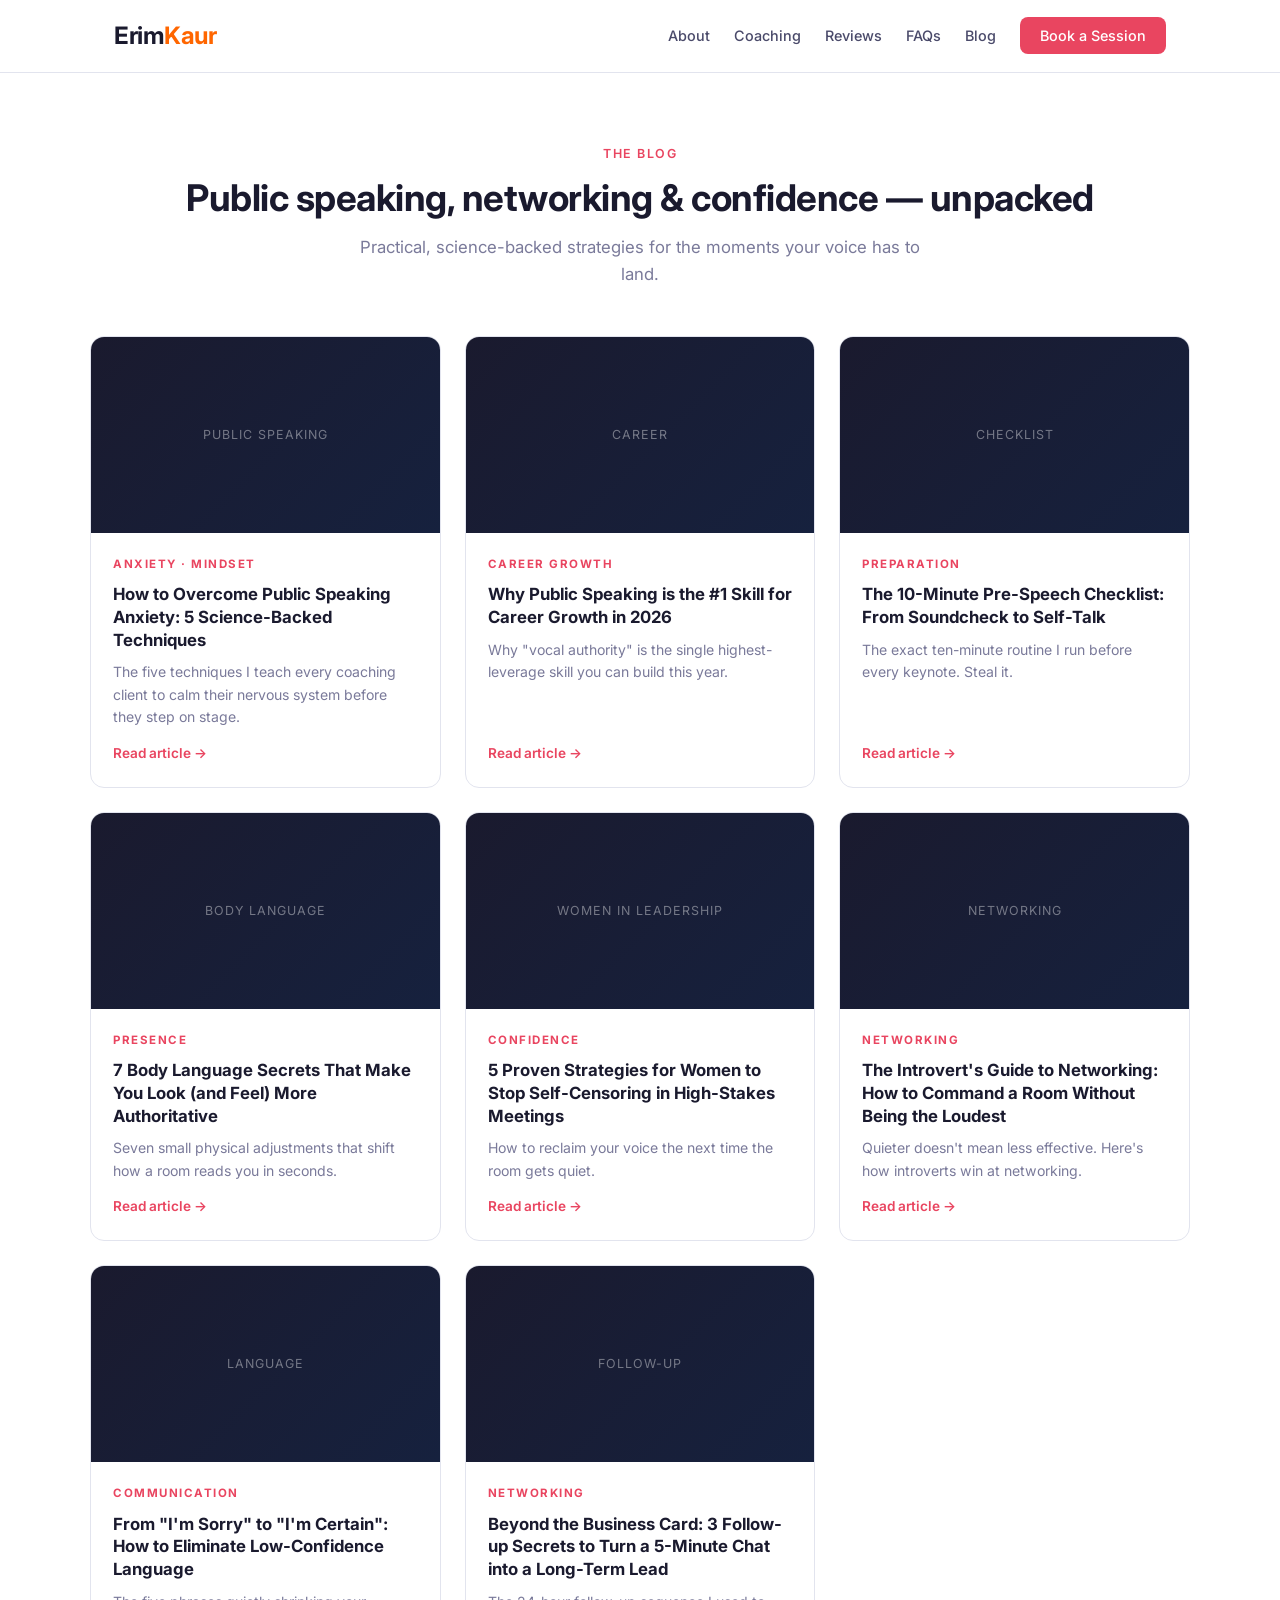
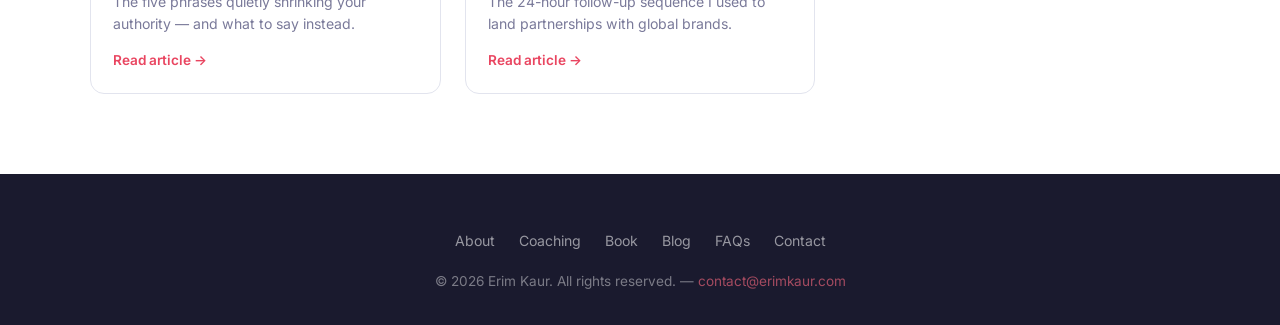
==== blog/index.html @ 1021db64 "Rebuild site as 1-on-1 public speaking coaching practice" ====
<!DOCTYPE html>
<html lang="en">
<head>
    <meta charset="UTF-8">
    <meta name="viewport" content="width=device-width, initial-scale=1.0">
    <title>Blog — Erim Kaur, Public Speaking Coach</title>
    <meta name="description" content="Practical, science-backed articles on public speaking, networking, and professional confidence by Erim Kaur.">
    <link rel="icon" type="image/svg+xml" href="data:image/svg+xml,%3Csvg xmlns='http://www.w3.org/2000/svg' viewBox='0 0 32 32'%3E%3Crect width='32' height='32' rx='4' fill='%231a1a2e'/%3E%3Ctext x='16' y='22' text-anchor='middle' font-family='Georgia,serif' font-size='16' font-weight='bold' fill='%23FF6600'%3EEK%3C/text%3E%3C/svg%3E">
    <link href="https://fonts.googleapis.com/css2?family=Inter:wght@300;400;500;600;700;800&display=swap" rel="stylesheet">
    <link rel="stylesheet" href="../assets/style.css">
</head>
<body>

    <nav class="navbar" id="navbar">
        <div class="nav-container">
            <a href="../" class="logo">Erim<span>Kaur</span></a>
            <ul class="nav-links">
                <li><a href="../#about">About</a></li>
                <li><a href="../#coaching">Coaching</a></li>
                <li><a href="../#reviews">Reviews</a></li>
                <li><a href="../#faqs">FAQs</a></li>
                <li><a href="./">Blog</a></li>
                <li><a href="../#book" class="nav-cta">Book a Session</a></li>
            </ul>
            <div class="hamburger" onclick="toggleMenu()">
                <span></span><span></span><span></span>
            </div>
        </div>
    </nav>
    <div class="mobile-menu" id="mobileMenu">
        <a href="../#about" onclick="toggleMenu()">About</a>
        <a href="../#coaching" onclick="toggleMenu()">Coaching</a>
        <a href="../#reviews" onclick="toggleMenu()">Reviews</a>
        <a href="../#faqs" onclick="toggleMenu()">FAQs</a>
        <a href="./">Blog</a>
        <a href="../#book" onclick="toggleMenu()">Book a Session</a>
    </div>

    <section style="padding-top:140px;">
        <div class="section-inner">
            <div class="section-header">
                <span class="eyebrow">The Blog</span>
                <h2>Public speaking, networking &amp; confidence — unpacked</h2>
                <p>Practical, science-backed strategies for the moments your voice has to land.</p>
            </div>

            <div class="blog-grid">
                <a href="overcome-public-speaking-anxiety.html" class="blog-card">
                    <div class="card-thumb">Public Speaking</div>
                    <div class="card-body">
                        <span class="card-tag">Anxiety &middot; Mindset</span>
                        <h4>How to Overcome Public Speaking Anxiety: 5 Science-Backed Techniques</h4>
                        <p>The five techniques I teach every coaching client to calm their nervous system before they step on stage.</p>
                        <span class="read-more">Read article &rarr;</span>
                    </div>
                </a>

                <a href="public-speaking-career-growth-2026.html" class="blog-card">
                    <div class="card-thumb">Career</div>
                    <div class="card-body">
                        <span class="card-tag">Career Growth</span>
                        <h4>Why Public Speaking is the #1 Skill for Career Growth in 2026</h4>
                        <p>Why "vocal authority" is the single highest-leverage skill you can build this year.</p>
                        <span class="read-more">Read article &rarr;</span>
                    </div>
                </a>

                <a href="10-minute-pre-speech-checklist.html" class="blog-card">
                    <div class="card-thumb">Checklist</div>
                    <div class="card-body">
                        <span class="card-tag">Preparation</span>
                        <h4>The 10-Minute Pre-Speech Checklist: From Soundcheck to Self-Talk</h4>
                        <p>The exact ten-minute routine I run before every keynote. Steal it.</p>
                        <span class="read-more">Read article &rarr;</span>
                    </div>
                </a>

                <a href="body-language-secrets.html" class="blog-card">
                    <div class="card-thumb">Body Language</div>
                    <div class="card-body">
                        <span class="card-tag">Presence</span>
                        <h4>7 Body Language Secrets That Make You Look (and Feel) More Authoritative</h4>
                        <p>Seven small physical adjustments that shift how a room reads you in seconds.</p>
                        <span class="read-more">Read article &rarr;</span>
                    </div>
                </a>

                <a href="women-stop-self-censoring.html" class="blog-card">
                    <div class="card-thumb">Women in Leadership</div>
                    <div class="card-body">
                        <span class="card-tag">Confidence</span>
                        <h4>5 Proven Strategies for Women to Stop Self-Censoring in High-Stakes Meetings</h4>
                        <p>How to reclaim your voice the next time the room gets quiet.</p>
                        <span class="read-more">Read article &rarr;</span>
                    </div>
                </a>

                <a href="introvert-networking-guide.html" class="blog-card">
                    <div class="card-thumb">Networking</div>
                    <div class="card-body">
                        <span class="card-tag">Networking</span>
                        <h4>The Introvert's Guide to Networking: How to Command a Room Without Being the Loudest</h4>
                        <p>Quieter doesn't mean less effective. Here's how introverts win at networking.</p>
                        <span class="read-more">Read article &rarr;</span>
                    </div>
                </a>

                <a href="from-sorry-to-certain.html" class="blog-card">
                    <div class="card-thumb">Language</div>
                    <div class="card-body">
                        <span class="card-tag">Communication</span>
                        <h4>From "I'm Sorry" to "I'm Certain": How to Eliminate Low-Confidence Language</h4>
                        <p>The five phrases quietly shrinking your authority — and what to say instead.</p>
                        <span class="read-more">Read article &rarr;</span>
                    </div>
                </a>

                <a href="beyond-the-business-card.html" class="blog-card">
                    <div class="card-thumb">Follow-up</div>
                    <div class="card-body">
                        <span class="card-tag">Networking</span>
                        <h4>Beyond the Business Card: 3 Follow-up Secrets to Turn a 5-Minute Chat into a Long-Term Lead</h4>
                        <p>The 24-hour follow-up sequence I used to land partnerships with global brands.</p>
                        <span class="read-more">Read article &rarr;</span>
                    </div>
                </a>
            </div>
        </div>
    </section>

    <footer class="footer">
        <div class="footer-content">
            <div class="footer-nav">
                <a href="../#about">About</a>
                <a href="../#coaching">Coaching</a>
                <a href="../#book">Book</a>
                <a href="./">Blog</a>
                <a href="../#faqs">FAQs</a>
                <a href="../#contact">Contact</a>
            </div>
            <p>&copy; 2026 Erim Kaur. All rights reserved. &mdash; <a href="mailto:contact@erimkaur.com">contact@erimkaur.com</a></p>
        </div>
    </footer>

    <script>
        window.addEventListener('scroll', function() {
            const navbar = document.getElementById('navbar');
            if (window.scrollY > 50) navbar.classList.add('scrolled');
            else navbar.classList.remove('scrolled');
        });
        function toggleMenu() {
            document.getElementById('mobileMenu').classList.toggle('active');
        }
    </script>
</body>
</html>
---- assets/style.css ----
/* ============================================================
   Erim Kaur — Public Speaking Coach
   Shared stylesheet (homepage + blog)
   ============================================================ */

* { margin: 0; padding: 0; box-sizing: border-box; }

:root {
    --primary: #1a1a2e;
    --primary-light: #16213e;
    --primary-dark: #0f0f1a;
    --accent: #e94560;
    --accent-light: #ff6b81;
    --accent-dark: #c73a52;
    --saffron: #FF6600;
    --surface: #f8f9fc;
    --surface-alt: #eef0f5;
    --text-primary: #1a1a2e;
    --text-secondary: #4a4a6a;
    --text-light: #7a7a9a;
    --white: #ffffff;
    --border: #e2e4ee;
    --gold: #f0c040;
}

html { scroll-behavior: smooth; }

body {
    font-family: 'Inter', -apple-system, BlinkMacSystemFont, sans-serif;
    color: var(--text-primary);
    line-height: 1.6;
    background: var(--white);
}

a { color: var(--accent); }

/* ===== NAVBAR ===== */
.navbar {
    position: fixed; top: 0; left: 0; right: 0; z-index: 1000;
    background: rgba(255, 255, 255, 0.95);
    backdrop-filter: blur(10px);
    border-bottom: 1px solid var(--border);
    transition: all 0.3s ease;
}
.navbar.scrolled { box-shadow: 0 2px 20px rgba(0, 0, 0, 0.08); }
.nav-container {
    max-width: 1100px; margin: 0 auto; padding: 0 24px;
    display: flex; align-items: center; justify-content: space-between;
    height: 72px;
}
.logo {
    font-size: 1.5rem; font-weight: 700; color: var(--primary);
    text-decoration: none; letter-spacing: -0.5px;
}
.logo span { color: var(--saffron); }
.nav-links {
    display: flex; gap: 24px; list-style: none; align-items: center;
}
.nav-links a {
    text-decoration: none; color: var(--text-secondary);
    font-size: 0.9rem; font-weight: 500; transition: color 0.2s;
}
.nav-links a:hover { color: var(--accent); }
.nav-cta {
    background: var(--accent); color: var(--white) !important;
    padding: 10px 20px; border-radius: 8px;
    transition: background 0.2s !important;
}
.nav-cta:hover { background: var(--accent-dark) !important; }
.social-link { display: inline-flex; align-items: center; gap: 4px; }

.hamburger {
    display: none; flex-direction: column; gap: 5px;
    cursor: pointer; padding: 4px;
}
.hamburger span {
    width: 24px; height: 2px; background: var(--primary);
    transition: all 0.3s;
}
.mobile-menu {
    display: none; position: fixed; top: 72px; left: 0; right: 0;
    background: var(--white); border-bottom: 1px solid var(--border);
    padding: 24px; box-shadow: 0 10px 30px rgba(0, 0, 0, 0.1);
    max-height: calc(100vh - 72px); overflow-y: auto;
}
.mobile-menu.active { display: block; }
.mobile-menu a {
    display: block; padding: 12px 0; text-decoration: none;
    color: var(--text-secondary); font-weight: 500;
    border-bottom: 1px solid var(--border);
}
.mobile-menu a:last-child { border-bottom: none; }

/* ===== HERO ===== */
.hero {
    padding: 160px 24px 100px;
    background: linear-gradient(135deg, var(--primary-dark) 0%, var(--primary) 50%, var(--primary-light) 100%);
    position: relative; overflow: hidden; text-align: center;
}
.hero::before {
    content: ''; position: absolute; top: 0; left: 0; right: 0; bottom: 0;
    background: url("data:image/svg+xml,%3Csvg width='60' height='60' viewBox='0 0 60 60' xmlns='http://www.w3.org/2000/svg'%3E%3Cg fill='none' fill-rule='evenodd'%3E%3Cg fill='%23ffffff' fill-opacity='0.03'%3E%3Cpath d='M36 34v-4h-2v4h-4v2h4v4h2v-4h4v-2h-4zm0-30V0h-2v4h-4v2h4v4h2V6h4V4h-4zM6 34v-4H4v4H0v2h4v4h2v-4h4v-2H6zM6 4V0H4v4H0v2h4v4h2V6h4V4H6z'/%3E%3C/g%3E%3C/g%3E%3C/svg%3E");
}
.hero-content {
    max-width: 820px; margin: 0 auto;
    position: relative; z-index: 1; color: var(--white);
}
.hero-badge {
    display: inline-block;
    background: rgba(255, 102, 0, 0.18);
    border: 1px solid rgba(255, 102, 0, 0.45);
    padding: 6px 18px; border-radius: 100px;
    font-size: 0.85rem; font-weight: 500;
    margin-bottom: 28px; color: #ffb380;
}
.hero h1 {
    font-size: 3.4rem; font-weight: 800;
    line-height: 1.1; margin-bottom: 22px; letter-spacing: -1px;
}
.hero h1 .accent { color: var(--saffron); }
.hero p.lead {
    font-size: 1.2rem; line-height: 1.7;
    opacity: 0.92; margin-bottom: 36px;
    max-width: 640px; margin-left: auto; margin-right: auto;
}
.hero-ctas {
    display: flex; gap: 14px; justify-content: center;
    flex-wrap: wrap; margin-bottom: 32px;
}
.btn {
    display: inline-flex; align-items: center; gap: 8px;
    padding: 14px 28px; border-radius: 10px;
    font-size: 1rem; font-weight: 600;
    text-decoration: none; cursor: pointer;
    transition: all 0.2s; border: none; font-family: inherit;
}
.btn-accent { background: var(--accent); color: var(--white); }
.btn-accent:hover { background: var(--accent-dark); transform: translateY(-1px); box-shadow: 0 6px 18px rgba(233, 69, 96, 0.35); }
.btn-ghost {
    background: rgba(255, 255, 255, 0.08); color: var(--white);
    border: 1px solid rgba(255, 255, 255, 0.3);
}
.btn-ghost:hover { background: rgba(255, 255, 255, 0.18); transform: translateY(-1px); }
.btn-outline {
    background: transparent; color: var(--accent);
    border: 1.5px solid var(--accent);
}
.btn-outline:hover { background: var(--accent); color: var(--white); }

.hero-socials {
    display: flex; justify-content: center; gap: 14px; margin-top: 18px;
    flex-wrap: wrap;
}
.hero-socials a {
    display: inline-flex; align-items: center; gap: 8px;
    background: rgba(255, 255, 255, 0.08);
    border: 1px solid rgba(255, 255, 255, 0.18);
    color: var(--white); padding: 10px 18px; border-radius: 8px;
    text-decoration: none; font-size: 0.88rem; font-weight: 500;
    transition: all 0.2s;
}
.hero-socials a:hover { background: rgba(255, 255, 255, 0.18); transform: translateY(-1px); }
.hero-socials svg { width: 18px; height: 18px; }

/* ===== SECTION SHELL ===== */
section { padding: 80px 24px; }
.section-inner { max-width: 1100px; margin: 0 auto; }
.section-narrow { max-width: 760px; margin: 0 auto; }
.section-header { text-align: center; margin-bottom: 48px; }
.section-header .eyebrow {
    display: inline-block; text-transform: uppercase;
    font-size: 0.78rem; letter-spacing: 1.5px; font-weight: 600;
    color: var(--accent); margin-bottom: 12px;
}
.section-header h2 {
    font-size: 2.3rem; font-weight: 700; color: var(--text-primary);
    margin-bottom: 14px; letter-spacing: -0.5px; line-height: 1.2;
}
.section-header p {
    color: var(--text-light); font-size: 1.05rem;
    max-width: 600px; margin: 0 auto;
}
.section-alt { background: var(--surface); }
.section-dark { background: var(--primary); color: var(--white); }
.section-dark .section-header h2 { color: var(--white); }
.section-dark .section-header p { color: rgba(255,255,255,0.75); }

/* ===== ABOUT / BIO ===== */
.about-grid {
    display: grid; grid-template-columns: 1fr 1.4fr;
    gap: 56px; align-items: start;
}
.about-portrait {
    aspect-ratio: 4/5; background: var(--surface-alt);
    border-radius: 16px; overflow: hidden;
    display: flex; align-items: center; justify-content: center;
    color: var(--text-light); font-size: 0.85rem;
    border: 1px solid var(--border);
    background-image: linear-gradient(135deg, #2a2a4a 0%, #1a1a2e 100%);
    color: rgba(255,255,255,0.5);
}
.about-portrait img { width: 100%; height: 100%; object-fit: cover; display: block; }
.about-text h3 {
    font-size: 1.4rem; font-weight: 700; margin: 24px 0 10px;
    color: var(--text-primary);
}
.about-text p {
    color: var(--text-secondary); margin-bottom: 16px; font-size: 1rem;
}
.about-text blockquote {
    border-left: 3px solid var(--accent);
    padding: 12px 0 12px 18px;
    margin: 20px 0;
    font-style: italic; color: var(--text-secondary);
    font-size: 0.98rem;
}
.about-text blockquote cite {
    display: block; margin-top: 6px;
    font-style: normal; font-weight: 600; font-size: 0.85rem;
    color: var(--text-light);
}

/* ===== EXPERTISE PILLARS ===== */
.pillars-grid {
    display: grid; grid-template-columns: repeat(auto-fit, minmax(240px, 1fr));
    gap: 20px;
}
.pillar-card {
    background: var(--white); border: 1px solid var(--border);
    border-radius: 12px; padding: 28px;
    transition: all 0.2s;
}
.pillar-card:hover { transform: translateY(-3px); box-shadow: 0 8px 24px rgba(0,0,0,0.06); border-color: var(--accent-light); }
.pillar-icon {
    width: 44px; height: 44px; border-radius: 10px;
    background: rgba(233, 69, 96, 0.1); color: var(--accent);
    display: flex; align-items: center; justify-content: center;
    margin-bottom: 18px;
}
.pillar-card h4 { font-size: 1.1rem; font-weight: 700; margin-bottom: 8px; color: var(--text-primary); }
.pillar-card p { font-size: 0.92rem; color: var(--text-secondary); }

/* ===== AS FEATURED IN (logo strip) ===== */
.logo-strip {
    background: var(--surface); padding: 56px 24px;
    border-top: 1px solid var(--border); border-bottom: 1px solid var(--border);
}
.logo-strip-inner { max-width: 1100px; margin: 0 auto; text-align: center; }
.logo-strip h3 {
    font-size: 0.78rem; text-transform: uppercase; letter-spacing: 2px;
    color: var(--text-light); margin-bottom: 28px; font-weight: 600;
}
.logo-row {
    display: flex; flex-wrap: wrap; align-items: center; justify-content: center;
    gap: 28px 48px;
}
.logo-row .brand-logo {
    height: 36px; opacity: 0.55; transition: opacity 0.2s;
    filter: grayscale(100%);
    display: inline-flex; align-items: center;
    font-weight: 600; color: var(--text-secondary);
    font-size: 0.95rem; letter-spacing: 0.5px;
}
.logo-row .brand-logo:hover { opacity: 1; filter: grayscale(0%); }
.logo-row img { height: 100%; width: auto; max-width: 160px; object-fit: contain; }

/* ===== AWARDS ===== */
.awards-grid {
    display: grid; grid-template-columns: repeat(auto-fit, minmax(220px, 1fr));
    gap: 18px;
}
.award-card {
    background: var(--white); border: 1px solid var(--border);
    border-radius: 12px; padding: 24px; text-align: left;
    display: flex; gap: 14px; align-items: flex-start;
}
.award-icon {
    flex-shrink: 0; width: 36px; height: 36px;
    background: linear-gradient(135deg, var(--gold) 0%, #d4a418 100%);
    border-radius: 8px; display: flex; align-items: center; justify-content: center;
    color: var(--white);
}
.award-card h4 { font-size: 0.95rem; font-weight: 700; color: var(--text-primary); margin-bottom: 4px; line-height: 1.3; }
.award-card p { font-size: 0.85rem; color: var(--text-light); }

/* ===== TESTIMONIALS ===== */
.testimonials-grid {
    display: grid; grid-template-columns: repeat(auto-fit, minmax(300px, 1fr));
    gap: 24px;
}
.testimonial-card {
    background: var(--white); border: 1px solid var(--border);
    border-radius: 14px; padding: 32px;
    position: relative;
}
.testimonial-card::before {
    content: '\201C'; font-family: Georgia, serif;
    font-size: 4rem; color: var(--accent); line-height: 1;
    position: absolute; top: 14px; left: 24px; opacity: 0.2;
}
.testimonial-card .stars {
    color: var(--gold); margin-bottom: 14px; font-size: 1.05rem;
    letter-spacing: 2px;
}
.testimonial-card p {
    color: var(--text-secondary); font-size: 0.98rem;
    line-height: 1.7; margin-bottom: 20px;
}
.testimonial-author {
    display: flex; align-items: center; gap: 12px;
    border-top: 1px solid var(--border); padding-top: 16px;
}
.author-avatar {
    width: 44px; height: 44px; border-radius: 50%;
    background: linear-gradient(135deg, var(--accent) 0%, var(--accent-dark) 100%);
    color: var(--white); display: flex; align-items: center; justify-content: center;
    font-weight: 700; font-size: 1rem;
}
.author-info strong { display: block; font-size: 0.95rem; color: var(--text-primary); }
.author-info span { font-size: 0.82rem; color: var(--text-light); }

/* ===== FAQ ===== */
.faq-list { display: flex; flex-direction: column; gap: 12px; }
.faq-group-title {
    font-size: 0.82rem; text-transform: uppercase; letter-spacing: 1.5px;
    color: var(--accent); font-weight: 700;
    margin: 28px 0 6px;
}
.faq-group-title:first-child { margin-top: 0; }
.faq-item {
    background: var(--white); border: 1px solid var(--border);
    border-radius: 10px; overflow: hidden;
    transition: box-shadow 0.2s;
}
.faq-item[open] { box-shadow: 0 4px 14px rgba(0,0,0,0.05); }
.faq-item summary {
    padding: 18px 22px; cursor: pointer;
    font-weight: 600; color: var(--text-primary);
    list-style: none; display: flex; align-items: center; justify-content: space-between;
    gap: 16px; font-size: 0.98rem;
}
.faq-item summary::-webkit-details-marker { display: none; }
.faq-item summary::after {
    content: '+'; font-size: 1.5rem; font-weight: 300;
    color: var(--accent); flex-shrink: 0;
    transition: transform 0.2s;
}
.faq-item[open] summary::after { content: '\2212'; }
.faq-item .faq-answer {
    padding: 0 22px 20px; color: var(--text-secondary);
    font-size: 0.95rem; line-height: 1.7;
}
.faq-item .faq-answer p + p { margin-top: 10px; }

/* ===== BOOKING / PROCESS FLOW ===== */
.process-flow {
    display: grid; grid-template-columns: repeat(auto-fit, minmax(190px, 1fr));
    gap: 16px; margin-bottom: 48px;
}
.process-step {
    background: var(--white); border: 1.5px solid var(--border);
    border-radius: 12px; padding: 24px; position: relative;
    text-align: center;
}
.process-step .step-num {
    position: absolute; top: -14px; left: 50%; transform: translateX(-50%);
    width: 32px; height: 32px; border-radius: 50%;
    background: var(--accent); color: var(--white);
    display: flex; align-items: center; justify-content: center;
    font-weight: 700; font-size: 0.9rem;
    box-shadow: 0 4px 10px rgba(233, 69, 96, 0.35);
}
.process-step .step-icon {
    width: 44px; height: 44px; margin: 8px auto 14px;
    color: var(--accent);
}
.process-step h4 { font-size: 0.98rem; font-weight: 700; margin-bottom: 6px; color: var(--text-primary); }
.process-step p { font-size: 0.85rem; color: var(--text-light); line-height: 1.5; }

.booking-card {
    background: var(--white); border-radius: 16px; padding: 40px;
    box-shadow: 0 4px 24px rgba(0, 0, 0, 0.06);
    border: 1px solid var(--border);
    max-width: 620px; margin: 0 auto;
}
.booking-card .price-row {
    display: flex; gap: 24px; flex-wrap: wrap;
    margin-bottom: 24px; padding-bottom: 24px;
    border-bottom: 1px solid var(--border);
}
.price-pill {
    flex: 1; min-width: 140px; text-align: center;
    background: var(--surface); border-radius: 10px; padding: 16px;
}
.price-pill .price { font-size: 1.6rem; font-weight: 800; color: var(--primary); }
.price-pill .label { font-size: 0.8rem; color: var(--text-light); text-transform: uppercase; letter-spacing: 1px; }

/* ===== EBOOK CTA ===== */
.ebook-cta {
    background: linear-gradient(135deg, var(--primary-dark) 0%, var(--primary) 50%, var(--primary-light) 100%);
    color: var(--white); border-radius: 18px;
    padding: 48px; display: grid;
    grid-template-columns: 1fr 1fr; gap: 40px; align-items: center;
}
.ebook-cta .ebook-cover {
    aspect-ratio: 3/4; background: rgba(255,255,255,0.05);
    border-radius: 8px; border: 1px solid rgba(255,255,255,0.15);
    display: flex; flex-direction: column; align-items: center; justify-content: center;
    padding: 30px; text-align: center;
    box-shadow: 0 20px 60px rgba(0,0,0,0.4);
    transform: rotate(-3deg);
}
.ebook-cover .cover-eyebrow { font-size: 0.7rem; letter-spacing: 2px; color: var(--saffron); margin-bottom: 14px; text-transform: uppercase; }
.ebook-cover .cover-title { font-size: 1.4rem; font-weight: 800; line-height: 1.2; margin-bottom: 14px; }
.ebook-cover .cover-author { font-size: 0.85rem; opacity: 0.7; margin-top: auto; }
.ebook-content h3 { font-size: 1.8rem; font-weight: 700; margin-bottom: 12px; line-height: 1.2; }
.ebook-content p { opacity: 0.85; margin-bottom: 20px; }
.ebook-form { display: flex; gap: 8px; flex-wrap: wrap; }
.ebook-form input {
    flex: 1; min-width: 200px; padding: 12px 16px;
    border: none; border-radius: 8px; font-family: inherit;
    font-size: 0.95rem;
}
.ebook-form input:focus { outline: 2px solid var(--saffron); }

/* ===== PRESS ===== */
.press-grid {
    display: grid; grid-template-columns: repeat(auto-fit, minmax(280px, 1fr));
    gap: 18px;
}
.press-item {
    background: var(--white); border: 1px solid var(--border);
    border-radius: 10px; padding: 22px; text-decoration: none;
    transition: all 0.2s; display: block;
}
.press-item:hover { transform: translateY(-2px); box-shadow: 0 6px 16px rgba(0,0,0,0.06); border-color: var(--accent-light); }
.press-item .outlet {
    font-size: 0.78rem; text-transform: uppercase; letter-spacing: 1.5px;
    color: var(--accent); font-weight: 700; margin-bottom: 8px;
}
.press-item .headline {
    color: var(--text-primary); font-weight: 600; font-size: 0.96rem;
    line-height: 1.4;
}

/* ===== BLOG CARDS ===== */
.blog-grid {
    display: grid; grid-template-columns: repeat(auto-fit, minmax(280px, 1fr));
    gap: 24px;
}
.blog-card {
    background: var(--white); border: 1px solid var(--border);
    border-radius: 14px; overflow: hidden;
    text-decoration: none; color: inherit;
    transition: all 0.2s; display: flex; flex-direction: column;
}
.blog-card:hover { transform: translateY(-3px); box-shadow: 0 10px 28px rgba(0,0,0,0.08); }
.blog-card .card-thumb {
    aspect-ratio: 16/9;
    background: linear-gradient(135deg, var(--primary) 0%, var(--primary-light) 100%);
    color: rgba(255,255,255,0.4);
    display: flex; align-items: center; justify-content: center;
    font-size: 0.78rem; letter-spacing: 1px; text-transform: uppercase;
}
.blog-card .card-body { padding: 22px; flex: 1; display: flex; flex-direction: column; }
.blog-card .card-tag {
    font-size: 0.72rem; letter-spacing: 1.5px; text-transform: uppercase;
    color: var(--accent); font-weight: 700; margin-bottom: 10px;
}
.blog-card h4 {
    font-size: 1.05rem; font-weight: 700; line-height: 1.35;
    color: var(--text-primary); margin-bottom: 10px;
}
.blog-card p { font-size: 0.88rem; color: var(--text-light); margin-bottom: 14px; flex: 1; }
.blog-card .read-more { font-size: 0.85rem; font-weight: 600; color: var(--accent); }

/* ===== CONTACT FORM ===== */
.contact-card {
    background: var(--white); border-radius: 16px; padding: 40px;
    box-shadow: 0 4px 24px rgba(0, 0, 0, 0.06);
    border: 1px solid var(--border);
}
.form-group { margin-bottom: 20px; }
.form-row { display: grid; grid-template-columns: 1fr 1fr; gap: 16px; }
.form-group label {
    display: block; font-size: 0.85rem; font-weight: 600;
    color: var(--text-secondary); margin-bottom: 6px;
}
.form-group input,
.form-group textarea,
.form-group select {
    width: 100%; padding: 12px 16px;
    border: 1.5px solid var(--border); border-radius: 8px;
    font-size: 0.95rem; font-family: inherit;
    transition: border-color 0.2s, box-shadow 0.2s; background: var(--white);
}
.form-group input:focus,
.form-group textarea:focus,
.form-group select:focus {
    outline: none; border-color: var(--accent);
    box-shadow: 0 0 0 3px rgba(233, 69, 96, 0.12);
}
.form-group textarea { resize: vertical; min-height: 120px; }
.form-group select {
    appearance: none;
    background-image: url("data:image/svg+xml,%3Csvg xmlns='http://www.w3.org/2000/svg' width='12' height='12' viewBox='0 0 12 12'%3E%3Cpath fill='%234a4a6a' d='M6 8L1 3h10z'/%3E%3C/svg%3E");
    background-repeat: no-repeat; background-position: right 16px center; padding-right: 40px;
}
.btn-primary {
    width: 100%; padding: 14px 24px;
    background: var(--accent); color: var(--white);
    border: none; border-radius: 8px;
    font-size: 1rem; font-weight: 600; cursor: pointer;
    transition: all 0.2s; font-family: inherit; margin-top: 8px;
}
.btn-primary:hover { background: var(--accent-dark); transform: translateY(-1px); box-shadow: 0 4px 12px rgba(233, 69, 96, 0.3); }
.form-trust {
    display: flex; align-items: center; gap: 8px;
    margin-top: 16px; font-size: 0.8rem; color: var(--text-light);
}

/* ===== FOOTER ===== */
.footer {
    background: var(--primary); color: rgba(255, 255, 255, 0.7);
    padding: 56px 24px 32px; text-align: center;
}
.footer-content { max-width: 1100px; margin: 0 auto; }
.footer-socials {
    display: flex; justify-content: center; gap: 20px;
    margin-bottom: 22px; flex-wrap: wrap;
}
.footer-socials a {
    color: rgba(255, 255, 255, 0.7); text-decoration: none;
    transition: color 0.2s; display: inline-flex;
    align-items: center; gap: 6px; font-size: 0.9rem;
}
.footer-socials a:hover { color: var(--saffron); }
.footer-socials svg { width: 18px; height: 18px; }
.footer p { font-size: 0.85rem; opacity: 0.6; }
.footer a { color: var(--accent-light); text-decoration: none; }
.footer-nav {
    display: flex; justify-content: center; gap: 24px;
    margin-bottom: 18px; flex-wrap: wrap; font-size: 0.88rem;
}
.footer-nav a { color: rgba(255,255,255,0.55); text-decoration: none; }
.footer-nav a:hover { color: var(--white); }

/* ===== BLOG POST ARTICLE ===== */
.article {
    max-width: 720px; margin: 0 auto;
    padding: 130px 24px 80px;
}
.article .article-eyebrow {
    color: var(--accent); font-size: 0.78rem;
    letter-spacing: 2px; text-transform: uppercase; font-weight: 600;
    margin-bottom: 16px; display: block;
}
.article h1 {
    font-size: 2.4rem; font-weight: 800;
    line-height: 1.2; margin-bottom: 18px;
    color: var(--text-primary); letter-spacing: -0.5px;
}
.article .article-meta {
    color: var(--text-light); font-size: 0.9rem;
    margin-bottom: 36px; padding-bottom: 24px;
    border-bottom: 1px solid var(--border);
}
.article p { margin-bottom: 18px; color: var(--text-secondary); font-size: 1.05rem; line-height: 1.75; }
.article h2 { font-size: 1.5rem; font-weight: 700; margin: 32px 0 14px; color: var(--text-primary); }
.article h3 { font-size: 1.2rem; font-weight: 700; margin: 24px 0 10px; color: var(--text-primary); }
.article ul, .article ol { margin: 0 0 18px 24px; color: var(--text-secondary); }
.article li { margin-bottom: 8px; line-height: 1.7; }
.article strong { color: var(--text-primary); }
.article blockquote {
    border-left: 3px solid var(--accent);
    padding: 14px 0 14px 22px; margin: 24px 0;
    font-style: italic; color: var(--text-secondary);
    background: var(--surface);
    padding: 18px 22px; border-radius: 0 8px 8px 0;
}
.article .article-cta {
    background: linear-gradient(135deg, var(--primary) 0%, var(--primary-light) 100%);
    color: var(--white); padding: 32px; border-radius: 14px;
    margin-top: 40px; text-align: center;
}
.article .article-cta h3 { color: var(--white); margin-top: 0; }
.article .article-cta p { color: rgba(255,255,255,0.85); }
.back-to-blog {
    display: inline-flex; align-items: center; gap: 6px;
    margin-bottom: 24px; color: var(--text-light);
    text-decoration: none; font-size: 0.88rem; font-weight: 500;
}
.back-to-blog:hover { color: var(--accent); }

/* ===== FORM MESSAGE ===== */
.form-message {
    display: none; padding: 12px 16px; border-radius: 8px;
    margin-top: 16px; font-size: 0.9rem; font-weight: 500;
}
.form-message.success { display: block; background: #f0fff4; color: #276749; border: 1px solid #c6f6d5; }
.form-message.error { display: block; background: #fff5f5; color: #c53030; border: 1px solid #fed7d7; }

/* ===== RESPONSIVE ===== */
@media (max-width: 900px) {
    .about-grid { grid-template-columns: 1fr; gap: 28px; }
    .about-portrait { max-width: 320px; margin: 0 auto; }
    .ebook-cta { grid-template-columns: 1fr; padding: 32px; gap: 24px; }
    .ebook-cta .ebook-cover { max-width: 220px; margin: 0 auto; }
}
@media (max-width: 768px) {
    .nav-links { display: none; }
    .hamburger { display: flex; }
    .hero { padding: 130px 20px 70px; }
    .hero h1 { font-size: 2.2rem; }
    .hero p.lead { font-size: 1rem; }
    .hero-ctas { flex-direction: column; align-items: stretch; }
    .hero-ctas .btn { justify-content: center; }
    .hero-socials { flex-direction: column; align-items: center; }
    .hero-socials a { width: 100%; max-width: 250px; justify-content: center; }
    section { padding: 60px 16px; }
    .contact-card, .booking-card { padding: 24px; }
    .form-row { grid-template-columns: 1fr; }
    .section-header h2 { font-size: 1.7rem; }
    .article { padding: 110px 20px 60px; }
    .article h1 { font-size: 1.7rem; }
}
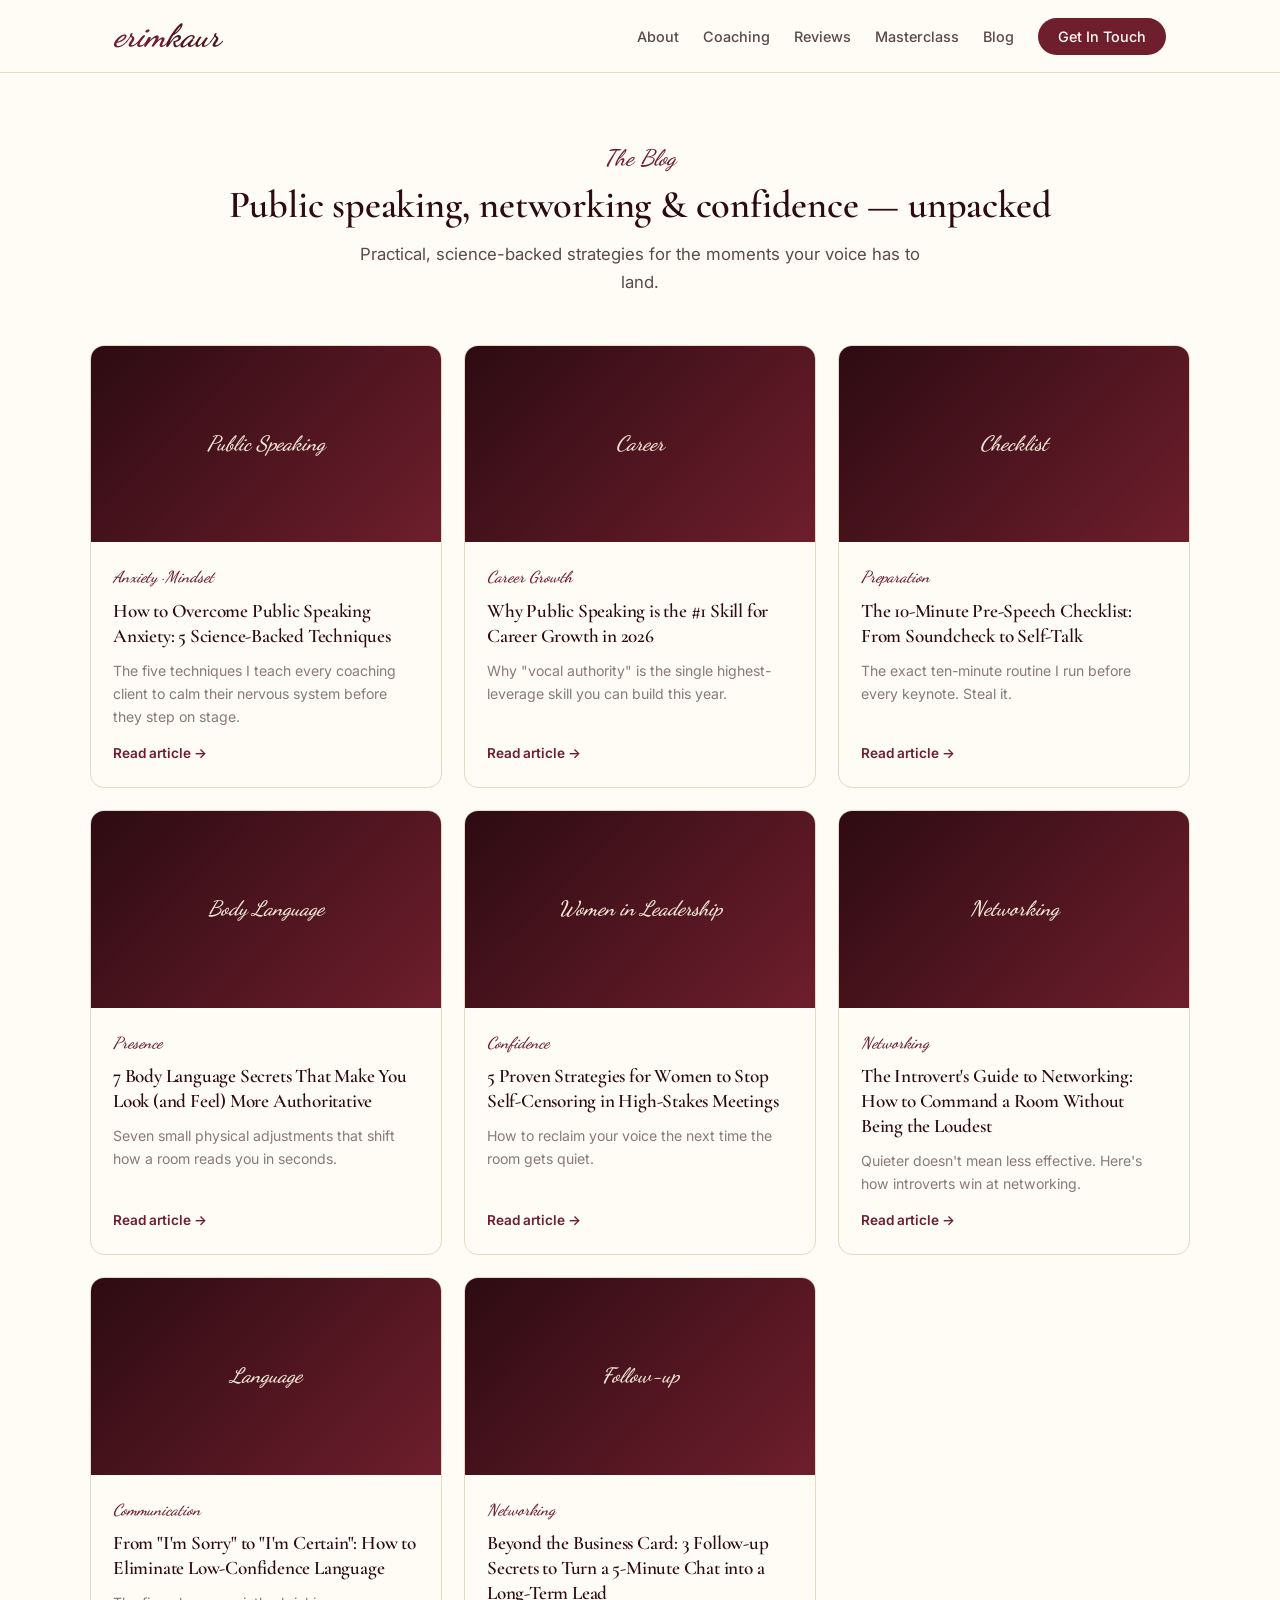
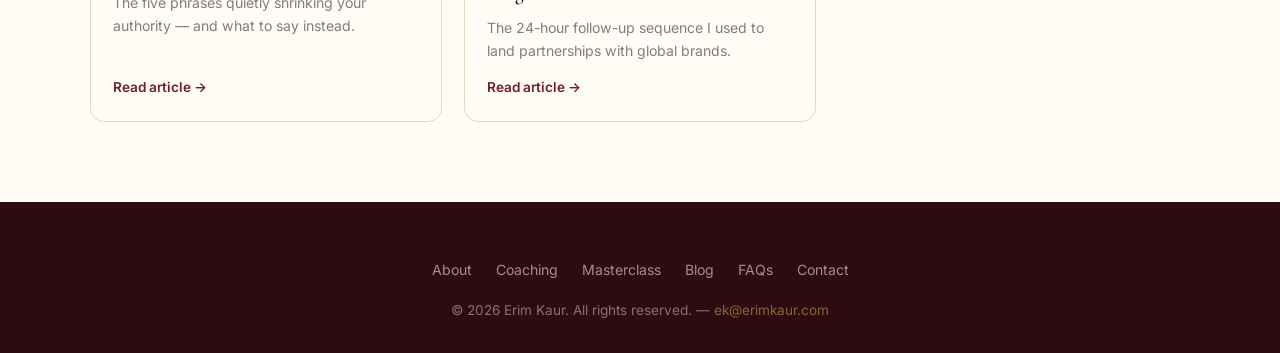
==== commit 718ae2cf: "v2: cream + burgundy theme, masterclass page, TikTok pitch, real photos, 4 reviews, ek@erimkaur.com" ====
--- a/blog/index.html
+++ b/blog/index.html
@@ -5,22 +5,22 @@
     <meta name="viewport" content="width=device-width, initial-scale=1.0">
     <title>Blog — Erim Kaur, Public Speaking Coach</title>
     <meta name="description" content="Practical, science-backed articles on public speaking, networking, and professional confidence by Erim Kaur.">
-    <link rel="icon" type="image/svg+xml" href="data:image/svg+xml,%3Csvg xmlns='http://www.w3.org/2000/svg' viewBox='0 0 32 32'%3E%3Crect width='32' height='32' rx='4' fill='%231a1a2e'/%3E%3Ctext x='16' y='22' text-anchor='middle' font-family='Georgia,serif' font-size='16' font-weight='bold' fill='%23FF6600'%3EEK%3C/text%3E%3C/svg%3E">
-    <link href="https://fonts.googleapis.com/css2?family=Inter:wght@300;400;500;600;700;800&display=swap" rel="stylesheet">
+    <link rel="icon" type="image/svg+xml" href="data:image/svg+xml,%3Csvg xmlns='http://www.w3.org/2000/svg' viewBox='0 0 32 32'%3E%3Crect width='32' height='32' rx='6' fill='%23FAF4EA'/%3E%3Ctext x='16' y='24' text-anchor='middle' font-family='Brush Script MT, cursive' font-style='italic' font-size='22' font-weight='700' fill='%236E1E2C'%3Eek%3C/text%3E%3C/svg%3E">
+    <link href="https://fonts.googleapis.com/css2?family=Inter:wght@300;400;500;600;700&family=Cormorant+Garamond:ital,wght@0,400;0,500;0,600;0,700;1,400;1,600&family=Dancing+Script:wght@500;600;700&display=swap" rel="stylesheet">
     <link rel="stylesheet" href="../assets/style.css">
 </head>
 <body>
 
     <nav class="navbar" id="navbar">
         <div class="nav-container">
-            <a href="../" class="logo">Erim<span>Kaur</span></a>
+            <a href="../" class="logo">erim<span>kaur</span></a>
             <ul class="nav-links">
                 <li><a href="../#about">About</a></li>
                 <li><a href="../#coaching">Coaching</a></li>
                 <li><a href="../#reviews">Reviews</a></li>
-                <li><a href="../#faqs">FAQs</a></li>
+                <li><a href="../masterclass.html">Masterclass</a></li>
                 <li><a href="./">Blog</a></li>
-                <li><a href="../#book" class="nav-cta">Book a Session</a></li>
+                <li><a href="../#contact" class="nav-cta">Get In Touch</a></li>
             </ul>
             <div class="hamburger" onclick="toggleMenu()">
                 <span></span><span></span><span></span>
@@ -31,9 +31,9 @@
         <a href="../#about" onclick="toggleMenu()">About</a>
         <a href="../#coaching" onclick="toggleMenu()">Coaching</a>
         <a href="../#reviews" onclick="toggleMenu()">Reviews</a>
-        <a href="../#faqs" onclick="toggleMenu()">FAQs</a>
+        <a href="../masterclass.html">Masterclass</a>
         <a href="./">Blog</a>
-        <a href="../#book" onclick="toggleMenu()">Book a Session</a>
+        <a href="../#contact" onclick="toggleMenu()">Get In Touch</a>
     </div>
 
     <section style="padding-top:140px;">
@@ -133,12 +133,12 @@
             <div class="footer-nav">
                 <a href="../#about">About</a>
                 <a href="../#coaching">Coaching</a>
-                <a href="../#book">Book</a>
+                <a href="../masterclass.html">Masterclass</a>
                 <a href="./">Blog</a>
                 <a href="../#faqs">FAQs</a>
                 <a href="../#contact">Contact</a>
             </div>
-            <p>&copy; 2026 Erim Kaur. All rights reserved. &mdash; <a href="mailto:contact@erimkaur.com">contact@erimkaur.com</a></p>
+            <p>&copy; 2026 Erim Kaur. All rights reserved. &mdash; <a href="mailto:ek@erimkaur.com">ek@erimkaur.com</a></p>
         </div>
     </footer>
 
--- a/assets/style.css
+++ b/assets/style.css
@@ -1,26 +1,40 @@
 /* ============================================================
    Erim Kaur — Public Speaking Coach
-   Shared stylesheet (homepage + blog)
+   Cream + Burgundy theme · Script display font
    ============================================================ */
 
 * { margin: 0; padding: 0; box-sizing: border-box; }
 
 :root {
-    --primary: #1a1a2e;
-    --primary-light: #16213e;
-    --primary-dark: #0f0f1a;
-    --accent: #e94560;
-    --accent-light: #ff6b81;
-    --accent-dark: #c73a52;
-    --saffron: #FF6600;
-    --surface: #f8f9fc;
-    --surface-alt: #eef0f5;
-    --text-primary: #1a1a2e;
-    --text-secondary: #4a4a6a;
-    --text-light: #7a7a9a;
+    /* Burgundy + cream palette */
+    --burgundy: #6E1E2C;
+    --burgundy-dark: #4F1620;
+    --burgundy-deep: #2D0B12;
+    --burgundy-light: #8B2A3C;
+    --rose: #B5616E;
+
+    --cream: #FAF4EA;
+    --cream-warm: #F3E9D7;
+    --cream-deep: #E8DAC0;
+    --ivory: #FFFCF6;
+
+    --text-primary: #2D0B12;
+    --text-secondary: #5A4A4A;
+    --text-light: #897A7A;
     --white: #ffffff;
-    --border: #e2e4ee;
-    --gold: #f0c040;
+    --border: #E5D9C5;
+    --gold: #C9A24A;
+
+    /* Legacy aliases so old class names keep working */
+    --primary: var(--burgundy-deep);
+    --primary-light: var(--burgundy-dark);
+    --primary-dark: var(--burgundy-deep);
+    --accent: var(--burgundy);
+    --accent-light: var(--burgundy-light);
+    --accent-dark: var(--burgundy-dark);
+    --saffron: var(--gold);
+    --surface: var(--cream);
+    --surface-alt: var(--cream-warm);
 }
 
 html { scroll-behavior: smooth; }
@@ -28,45 +42,62 @@
 body {
     font-family: 'Inter', -apple-system, BlinkMacSystemFont, sans-serif;
     color: var(--text-primary);
-    line-height: 1.6;
-    background: var(--white);
-}
-
-a { color: var(--accent); }
+    line-height: 1.65;
+    background: var(--ivory);
+}
+
+a { color: var(--burgundy); }
+
+/* === Heading font: italic script handwriting === */
+.script {
+    font-family: 'Dancing Script', 'Pinyon Script', cursive;
+    font-style: italic;
+    font-weight: 600;
+}
+
+h1, h2, h3, h4, .hero h1, .section-header h2, .article h1 {
+    font-family: 'Cormorant Garamond', Georgia, serif;
+    font-weight: 600;
+    letter-spacing: -0.2px;
+}
 
 /* ===== NAVBAR ===== */
 .navbar {
     position: fixed; top: 0; left: 0; right: 0; z-index: 1000;
-    background: rgba(255, 255, 255, 0.95);
+    background: rgba(255, 252, 246, 0.96);
     backdrop-filter: blur(10px);
     border-bottom: 1px solid var(--border);
     transition: all 0.3s ease;
 }
-.navbar.scrolled { box-shadow: 0 2px 20px rgba(0, 0, 0, 0.08); }
+.navbar.scrolled { box-shadow: 0 2px 20px rgba(110, 30, 44, 0.08); }
 .nav-container {
     max-width: 1100px; margin: 0 auto; padding: 0 24px;
     display: flex; align-items: center; justify-content: space-between;
     height: 72px;
 }
 .logo {
-    font-size: 1.5rem; font-weight: 700; color: var(--primary);
-    text-decoration: none; letter-spacing: -0.5px;
-}
-.logo span { color: var(--saffron); }
+    font-family: 'Dancing Script', cursive;
+    font-style: italic; font-weight: 700;
+    font-size: 2rem; color: var(--burgundy);
+    text-decoration: none; letter-spacing: 0;
+    line-height: 1;
+}
+.logo span { color: var(--burgundy-dark); }
 .nav-links {
     display: flex; gap: 24px; list-style: none; align-items: center;
 }
 .nav-links a {
     text-decoration: none; color: var(--text-secondary);
     font-size: 0.9rem; font-weight: 500; transition: color 0.2s;
-}
-.nav-links a:hover { color: var(--accent); }
+    font-family: 'Inter', sans-serif;
+}
+.nav-links a:hover { color: var(--burgundy); }
 .nav-cta {
-    background: var(--accent); color: var(--white) !important;
-    padding: 10px 20px; border-radius: 8px;
+    background: var(--burgundy); color: var(--ivory) !important;
+    padding: 10px 20px; border-radius: 100px;
     transition: background 0.2s !important;
 }
-.nav-cta:hover { background: var(--accent-dark) !important; }
+.nav-cta:hover { background: var(--burgundy-dark) !important; }
 .social-link { display: inline-flex; align-items: center; gap: 4px; }
 
 .hamburger {
@@ -74,13 +105,13 @@
     cursor: pointer; padding: 4px;
 }
 .hamburger span {
-    width: 24px; height: 2px; background: var(--primary);
+    width: 24px; height: 2px; background: var(--burgundy);
     transition: all 0.3s;
 }
 .mobile-menu {
     display: none; position: fixed; top: 72px; left: 0; right: 0;
-    background: var(--white); border-bottom: 1px solid var(--border);
-    padding: 24px; box-shadow: 0 10px 30px rgba(0, 0, 0, 0.1);
+    background: var(--ivory); border-bottom: 1px solid var(--border);
+    padding: 24px; box-shadow: 0 10px 30px rgba(110, 30, 44, 0.08);
     max-height: calc(100vh - 72px); overflow-y: auto;
 }
 .mobile-menu.active { display: block; }
@@ -93,74 +124,123 @@
 
 /* ===== HERO ===== */
 .hero {
-    padding: 160px 24px 100px;
-    background: linear-gradient(135deg, var(--primary-dark) 0%, var(--primary) 50%, var(--primary-light) 100%);
-    position: relative; overflow: hidden; text-align: center;
+    padding: 150px 24px 90px;
+    background: linear-gradient(135deg, var(--cream) 0%, var(--cream-warm) 60%, var(--cream-deep) 100%);
+    position: relative; overflow: hidden;
 }
 .hero::before {
-    content: ''; position: absolute; top: 0; left: 0; right: 0; bottom: 0;
-    background: url("data:image/svg+xml,%3Csvg width='60' height='60' viewBox='0 0 60 60' xmlns='http://www.w3.org/2000/svg'%3E%3Cg fill='none' fill-rule='evenodd'%3E%3Cg fill='%23ffffff' fill-opacity='0.03'%3E%3Cpath d='M36 34v-4h-2v4h-4v2h4v4h2v-4h4v-2h-4zm0-30V0h-2v4h-4v2h4v4h2V6h4V4h-4zM6 34v-4H4v4H0v2h4v4h2v-4h4v-2H6zM6 4V0H4v4H0v2h4v4h2V6h4V4H6z'/%3E%3C/g%3E%3C/g%3E%3C/svg%3E");
-}
-.hero-content {
-    max-width: 820px; margin: 0 auto;
-    position: relative; z-index: 1; color: var(--white);
-}
+    content: ''; position: absolute; top: -100px; right: -100px;
+    width: 400px; height: 400px; border-radius: 50%;
+    background: radial-gradient(circle, rgba(110, 30, 44, 0.08) 0%, transparent 70%);
+}
+.hero-grid {
+    max-width: 1200px; margin: 0 auto;
+    display: grid; grid-template-columns: 1.1fr 1fr;
+    gap: 56px; align-items: center;
+    position: relative; z-index: 1;
+}
+.hero-content { color: var(--text-primary); }
 .hero-badge {
     display: inline-block;
-    background: rgba(255, 102, 0, 0.18);
-    border: 1px solid rgba(255, 102, 0, 0.45);
+    background: rgba(110, 30, 44, 0.08);
+    border: 1px solid rgba(110, 30, 44, 0.2);
     padding: 6px 18px; border-radius: 100px;
-    font-size: 0.85rem; font-weight: 500;
-    margin-bottom: 28px; color: #ffb380;
+    font-size: 0.82rem; font-weight: 500;
+    margin-bottom: 24px; color: var(--burgundy);
+    letter-spacing: 0.5px;
 }
 .hero h1 {
-    font-size: 3.4rem; font-weight: 800;
-    line-height: 1.1; margin-bottom: 22px; letter-spacing: -1px;
-}
-.hero h1 .accent { color: var(--saffron); }
+    font-size: 3.4rem; font-weight: 600;
+    line-height: 1.05; margin-bottom: 22px;
+}
+.hero h1 .accent {
+    font-family: 'Dancing Script', cursive;
+    font-style: italic; font-weight: 700;
+    color: var(--burgundy);
+    font-size: 1.15em;
+}
 .hero p.lead {
-    font-size: 1.2rem; line-height: 1.7;
-    opacity: 0.92; margin-bottom: 36px;
-    max-width: 640px; margin-left: auto; margin-right: auto;
+    font-size: 1.15rem; line-height: 1.7;
+    color: var(--text-secondary); margin-bottom: 32px;
+    max-width: 560px;
 }
 .hero-ctas {
-    display: flex; gap: 14px; justify-content: center;
-    flex-wrap: wrap; margin-bottom: 32px;
+    display: flex; gap: 14px;
+    flex-wrap: wrap; margin-bottom: 28px;
 }
 .btn {
     display: inline-flex; align-items: center; gap: 8px;
-    padding: 14px 28px; border-radius: 10px;
-    font-size: 1rem; font-weight: 600;
+    padding: 14px 28px; border-radius: 100px;
+    font-size: 0.95rem; font-weight: 600;
     text-decoration: none; cursor: pointer;
-    transition: all 0.2s; border: none; font-family: inherit;
-}
-.btn-accent { background: var(--accent); color: var(--white); }
-.btn-accent:hover { background: var(--accent-dark); transform: translateY(-1px); box-shadow: 0 6px 18px rgba(233, 69, 96, 0.35); }
+    transition: all 0.2s; border: none; font-family: 'Inter', sans-serif;
+}
+.btn-accent { background: var(--burgundy); color: var(--ivory); }
+.btn-accent:hover { background: var(--burgundy-dark); transform: translateY(-1px); box-shadow: 0 8px 22px rgba(110, 30, 44, 0.28); }
 .btn-ghost {
-    background: rgba(255, 255, 255, 0.08); color: var(--white);
-    border: 1px solid rgba(255, 255, 255, 0.3);
-}
-.btn-ghost:hover { background: rgba(255, 255, 255, 0.18); transform: translateY(-1px); }
+    background: transparent; color: var(--burgundy);
+    border: 1.5px solid var(--burgundy);
+}
+.btn-ghost:hover { background: var(--burgundy); color: var(--ivory); }
 .btn-outline {
-    background: transparent; color: var(--accent);
-    border: 1.5px solid var(--accent);
-}
-.btn-outline:hover { background: var(--accent); color: var(--white); }
+    background: transparent; color: var(--burgundy);
+    border: 1.5px solid var(--burgundy);
+}
+.btn-outline:hover { background: var(--burgundy); color: var(--ivory); }
+
+.hero-portrait {
+    aspect-ratio: 4/5; border-radius: 16px; overflow: hidden;
+    box-shadow: 0 30px 80px rgba(110, 30, 44, 0.18);
+    position: relative;
+}
+.hero-portrait img { width: 100%; height: 100%; object-fit: cover; display: block; }
+.hero-portrait .quote-badge {
+    position: absolute; bottom: 24px; left: 24px; right: 24px;
+    background: rgba(255, 252, 246, 0.95);
+    backdrop-filter: blur(10px);
+    padding: 14px 18px; border-radius: 12px;
+    font-family: 'Cormorant Garamond', serif;
+    font-style: italic; font-size: 1rem;
+    color: var(--burgundy-deep);
+    border-left: 3px solid var(--burgundy);
+}
 
 .hero-socials {
-    display: flex; justify-content: center; gap: 14px; margin-top: 18px;
-    flex-wrap: wrap;
+    display: flex; gap: 12px; flex-wrap: wrap;
 }
 .hero-socials a {
     display: inline-flex; align-items: center; gap: 8px;
-    background: rgba(255, 255, 255, 0.08);
-    border: 1px solid rgba(255, 255, 255, 0.18);
-    color: var(--white); padding: 10px 18px; border-radius: 8px;
-    text-decoration: none; font-size: 0.88rem; font-weight: 500;
+    background: var(--ivory);
+    border: 1px solid var(--border);
+    color: var(--burgundy); padding: 9px 16px; border-radius: 100px;
+    text-decoration: none; font-size: 0.85rem; font-weight: 500;
     transition: all 0.2s;
 }
-.hero-socials a:hover { background: rgba(255, 255, 255, 0.18); transform: translateY(-1px); }
-.hero-socials svg { width: 18px; height: 18px; }
+.hero-socials a:hover { background: var(--burgundy); color: var(--ivory); border-color: var(--burgundy); }
+.hero-socials svg { width: 16px; height: 16px; }
+
+/* TikTok pitch embed */
+.pitch-section {
+    padding: 60px 24px; background: var(--ivory);
+    border-top: 1px solid var(--border); border-bottom: 1px solid var(--border);
+}
+.pitch-inner {
+    max-width: 720px; margin: 0 auto; text-align: center;
+}
+.pitch-inner h3 {
+    font-family: 'Cormorant Garamond', serif;
+    font-size: 1.7rem; margin-bottom: 8px;
+    color: var(--burgundy-deep);
+}
+.pitch-inner .pitch-eyebrow {
+    font-family: 'Dancing Script', cursive;
+    font-style: italic; font-size: 1.1rem;
+    color: var(--burgundy); margin-bottom: 4px;
+}
+.pitch-embed {
+    margin-top: 24px;
+    display: flex; justify-content: center;
+}
 
 /* ===== SECTION SHELL ===== */
 section { padding: 80px 24px; }
@@ -168,22 +248,27 @@
 .section-narrow { max-width: 760px; margin: 0 auto; }
 .section-header { text-align: center; margin-bottom: 48px; }
 .section-header .eyebrow {
-    display: inline-block; text-transform: uppercase;
-    font-size: 0.78rem; letter-spacing: 1.5px; font-weight: 600;
-    color: var(--accent); margin-bottom: 12px;
+    display: inline-block;
+    font-family: 'Dancing Script', cursive;
+    font-style: italic; font-weight: 600;
+    font-size: 1.4rem; color: var(--burgundy);
+    margin-bottom: 6px;
 }
 .section-header h2 {
-    font-size: 2.3rem; font-weight: 700; color: var(--text-primary);
-    margin-bottom: 14px; letter-spacing: -0.5px; line-height: 1.2;
+    font-size: 2.4rem; font-weight: 600;
+    color: var(--burgundy-deep);
+    margin-bottom: 14px; line-height: 1.15;
 }
 .section-header p {
-    color: var(--text-light); font-size: 1.05rem;
+    color: var(--text-secondary); font-size: 1.05rem;
     max-width: 600px; margin: 0 auto;
 }
-.section-alt { background: var(--surface); }
-.section-dark { background: var(--primary); color: var(--white); }
-.section-dark .section-header h2 { color: var(--white); }
-.section-dark .section-header p { color: rgba(255,255,255,0.75); }
+.section-alt { background: var(--cream); }
+.section-warm { background: var(--cream-warm); }
+.section-dark { background: var(--burgundy-deep); color: var(--ivory); }
+.section-dark .section-header h2 { color: var(--ivory); }
+.section-dark .section-header p { color: rgba(255,252,246,0.78); }
+.section-dark .section-header .eyebrow { color: var(--cream-warm); }
 
 /* ===== ABOUT / BIO ===== */
 .about-grid {
@@ -191,33 +276,32 @@
     gap: 56px; align-items: start;
 }
 .about-portrait {
-    aspect-ratio: 4/5; background: var(--surface-alt);
+    aspect-ratio: 4/5; background: var(--cream-deep);
     border-radius: 16px; overflow: hidden;
-    display: flex; align-items: center; justify-content: center;
-    color: var(--text-light); font-size: 0.85rem;
     border: 1px solid var(--border);
-    background-image: linear-gradient(135deg, #2a2a4a 0%, #1a1a2e 100%);
-    color: rgba(255,255,255,0.5);
+    box-shadow: 0 20px 50px rgba(110, 30, 44, 0.12);
 }
 .about-portrait img { width: 100%; height: 100%; object-fit: cover; display: block; }
 .about-text h3 {
-    font-size: 1.4rem; font-weight: 700; margin: 24px 0 10px;
-    color: var(--text-primary);
+    font-size: 1.6rem; font-weight: 600;
+    margin: 24px 0 12px;
+    color: var(--burgundy-deep);
 }
 .about-text p {
-    color: var(--text-secondary); margin-bottom: 16px; font-size: 1rem;
+    color: var(--text-secondary); margin-bottom: 16px; font-size: 1.02rem;
 }
 .about-text blockquote {
-    border-left: 3px solid var(--accent);
+    border-left: 3px solid var(--burgundy);
     padding: 12px 0 12px 18px;
     margin: 20px 0;
-    font-style: italic; color: var(--text-secondary);
-    font-size: 0.98rem;
+    font-family: 'Cormorant Garamond', serif;
+    font-style: italic; color: var(--burgundy-deep);
+    font-size: 1.1rem; line-height: 1.5;
 }
 .about-text blockquote cite {
     display: block; margin-top: 6px;
-    font-style: normal; font-weight: 600; font-size: 0.85rem;
-    color: var(--text-light);
+    font-style: normal; font-weight: 500; font-size: 0.85rem;
+    color: var(--text-light); font-family: 'Inter', sans-serif;
 }
 
 /* ===== EXPERTISE PILLARS ===== */
@@ -226,84 +310,87 @@
     gap: 20px;
 }
 .pillar-card {
-    background: var(--white); border: 1px solid var(--border);
+    background: var(--ivory); border: 1px solid var(--border);
     border-radius: 12px; padding: 28px;
     transition: all 0.2s;
 }
-.pillar-card:hover { transform: translateY(-3px); box-shadow: 0 8px 24px rgba(0,0,0,0.06); border-color: var(--accent-light); }
+.pillar-card:hover { transform: translateY(-3px); box-shadow: 0 12px 28px rgba(110, 30, 44, 0.1); border-color: var(--burgundy); }
 .pillar-icon {
-    width: 44px; height: 44px; border-radius: 10px;
-    background: rgba(233, 69, 96, 0.1); color: var(--accent);
+    width: 44px; height: 44px; border-radius: 50%;
+    background: rgba(110, 30, 44, 0.08); color: var(--burgundy);
     display: flex; align-items: center; justify-content: center;
     margin-bottom: 18px;
 }
-.pillar-card h4 { font-size: 1.1rem; font-weight: 700; margin-bottom: 8px; color: var(--text-primary); }
+.pillar-card h4 { font-size: 1.2rem; font-weight: 600; margin-bottom: 8px; color: var(--burgundy-deep); }
 .pillar-card p { font-size: 0.92rem; color: var(--text-secondary); }
 
-/* ===== AS FEATURED IN (logo strip) ===== */
+/* ===== AS FEATURED IN ===== */
 .logo-strip {
-    background: var(--surface); padding: 56px 24px;
+    background: var(--cream); padding: 56px 24px;
     border-top: 1px solid var(--border); border-bottom: 1px solid var(--border);
 }
 .logo-strip-inner { max-width: 1100px; margin: 0 auto; text-align: center; }
 .logo-strip h3 {
-    font-size: 0.78rem; text-transform: uppercase; letter-spacing: 2px;
-    color: var(--text-light); margin-bottom: 28px; font-weight: 600;
+    font-family: 'Dancing Script', cursive;
+    font-style: italic; font-weight: 600;
+    font-size: 1.4rem; color: var(--burgundy);
+    margin-bottom: 28px;
 }
 .logo-row {
     display: flex; flex-wrap: wrap; align-items: center; justify-content: center;
-    gap: 28px 48px;
+    gap: 22px 40px;
 }
 .logo-row .brand-logo {
-    height: 36px; opacity: 0.55; transition: opacity 0.2s;
-    filter: grayscale(100%);
+    opacity: 0.65; transition: opacity 0.2s;
     display: inline-flex; align-items: center;
-    font-weight: 600; color: var(--text-secondary);
-    font-size: 0.95rem; letter-spacing: 0.5px;
-}
-.logo-row .brand-logo:hover { opacity: 1; filter: grayscale(0%); }
-.logo-row img { height: 100%; width: auto; max-width: 160px; object-fit: contain; }
+    font-family: 'Cormorant Garamond', serif;
+    font-weight: 600; color: var(--burgundy-deep);
+    font-size: 1.05rem; letter-spacing: 0.5px;
+}
+.logo-row .brand-logo:hover { opacity: 1; }
+.logo-row img { height: 36px; width: auto; max-width: 140px; object-fit: contain; }
 
 /* ===== AWARDS ===== */
-.awards-grid {
-    display: grid; grid-template-columns: repeat(auto-fit, minmax(220px, 1fr));
-    gap: 18px;
+.awards-row {
+    display: grid;
+    grid-template-columns: repeat(4, 1fr);
+    gap: 16px;
 }
 .award-card {
-    background: var(--white); border: 1px solid var(--border);
-    border-radius: 12px; padding: 24px; text-align: left;
+    background: var(--ivory); border: 1px solid var(--border);
+    border-radius: 12px; padding: 22px;
     display: flex; gap: 14px; align-items: flex-start;
 }
 .award-icon {
     flex-shrink: 0; width: 36px; height: 36px;
-    background: linear-gradient(135deg, var(--gold) 0%, #d4a418 100%);
-    border-radius: 8px; display: flex; align-items: center; justify-content: center;
-    color: var(--white);
-}
-.award-card h4 { font-size: 0.95rem; font-weight: 700; color: var(--text-primary); margin-bottom: 4px; line-height: 1.3; }
-.award-card p { font-size: 0.85rem; color: var(--text-light); }
+    background: linear-gradient(135deg, var(--gold) 0%, #a87f31 100%);
+    border-radius: 50%; display: flex; align-items: center; justify-content: center;
+    color: var(--ivory);
+}
+.award-card h4 { font-size: 0.92rem; font-weight: 600; color: var(--burgundy-deep); margin-bottom: 4px; line-height: 1.3; font-family: 'Inter', sans-serif; }
+.award-card p { font-size: 0.82rem; color: var(--text-light); }
 
 /* ===== TESTIMONIALS ===== */
 .testimonials-grid {
     display: grid; grid-template-columns: repeat(auto-fit, minmax(300px, 1fr));
-    gap: 24px;
+    gap: 22px;
 }
 .testimonial-card {
-    background: var(--white); border: 1px solid var(--border);
-    border-radius: 14px; padding: 32px;
+    background: var(--ivory); border: 1px solid var(--border);
+    border-radius: 14px; padding: 30px;
     position: relative;
 }
 .testimonial-card::before {
-    content: '\201C'; font-family: Georgia, serif;
-    font-size: 4rem; color: var(--accent); line-height: 1;
-    position: absolute; top: 14px; left: 24px; opacity: 0.2;
+    content: '\201C'; font-family: 'Cormorant Garamond', serif;
+    font-size: 4.5rem; color: var(--burgundy); line-height: 1;
+    position: absolute; top: 14px; left: 24px; opacity: 0.18;
 }
 .testimonial-card .stars {
     color: var(--gold); margin-bottom: 14px; font-size: 1.05rem;
     letter-spacing: 2px;
 }
 .testimonial-card p {
-    color: var(--text-secondary); font-size: 0.98rem;
+    color: var(--text-secondary); font-size: 0.96rem;
     line-height: 1.7; margin-bottom: 20px;
 }
 .testimonial-author {
@@ -311,38 +398,41 @@
     border-top: 1px solid var(--border); padding-top: 16px;
 }
 .author-avatar {
-    width: 44px; height: 44px; border-radius: 50%;
-    background: linear-gradient(135deg, var(--accent) 0%, var(--accent-dark) 100%);
-    color: var(--white); display: flex; align-items: center; justify-content: center;
-    font-weight: 700; font-size: 1rem;
-}
-.author-info strong { display: block; font-size: 0.95rem; color: var(--text-primary); }
+    width: 42px; height: 42px; border-radius: 50%;
+    background: linear-gradient(135deg, var(--burgundy) 0%, var(--burgundy-dark) 100%);
+    color: var(--ivory); display: flex; align-items: center; justify-content: center;
+    font-weight: 600; font-size: 0.95rem;
+    font-family: 'Cormorant Garamond', serif;
+}
+.author-info strong { display: block; font-size: 0.95rem; color: var(--burgundy-deep); }
 .author-info span { font-size: 0.82rem; color: var(--text-light); }
 
 /* ===== FAQ ===== */
-.faq-list { display: flex; flex-direction: column; gap: 12px; }
+.faq-list { display: flex; flex-direction: column; gap: 10px; }
 .faq-group-title {
-    font-size: 0.82rem; text-transform: uppercase; letter-spacing: 1.5px;
-    color: var(--accent); font-weight: 700;
+    font-family: 'Dancing Script', cursive;
+    font-style: italic; font-weight: 600;
+    font-size: 1.4rem; color: var(--burgundy);
     margin: 28px 0 6px;
 }
 .faq-group-title:first-child { margin-top: 0; }
 .faq-item {
-    background: var(--white); border: 1px solid var(--border);
+    background: var(--ivory); border: 1px solid var(--border);
     border-radius: 10px; overflow: hidden;
     transition: box-shadow 0.2s;
 }
-.faq-item[open] { box-shadow: 0 4px 14px rgba(0,0,0,0.05); }
+.faq-item[open] { box-shadow: 0 4px 14px rgba(110, 30, 44, 0.06); }
 .faq-item summary {
     padding: 18px 22px; cursor: pointer;
-    font-weight: 600; color: var(--text-primary);
+    font-weight: 500; color: var(--burgundy-deep);
     list-style: none; display: flex; align-items: center; justify-content: space-between;
-    gap: 16px; font-size: 0.98rem;
+    gap: 16px; font-size: 1rem;
+    font-family: 'Cormorant Garamond', serif;
 }
 .faq-item summary::-webkit-details-marker { display: none; }
 .faq-item summary::after {
-    content: '+'; font-size: 1.5rem; font-weight: 300;
-    color: var(--accent); flex-shrink: 0;
+    content: '+'; font-size: 1.6rem; font-weight: 300;
+    color: var(--burgundy); flex-shrink: 0;
     transition: transform 0.2s;
 }
 .faq-item[open] summary::after { content: '\2212'; }
@@ -352,76 +442,41 @@
 }
 .faq-item .faq-answer p + p { margin-top: 10px; }
 
-/* ===== BOOKING / PROCESS FLOW ===== */
-.process-flow {
-    display: grid; grid-template-columns: repeat(auto-fit, minmax(190px, 1fr));
-    gap: 16px; margin-bottom: 48px;
-}
-.process-step {
-    background: var(--white); border: 1.5px solid var(--border);
-    border-radius: 12px; padding: 24px; position: relative;
-    text-align: center;
-}
-.process-step .step-num {
-    position: absolute; top: -14px; left: 50%; transform: translateX(-50%);
-    width: 32px; height: 32px; border-radius: 50%;
-    background: var(--accent); color: var(--white);
-    display: flex; align-items: center; justify-content: center;
-    font-weight: 700; font-size: 0.9rem;
-    box-shadow: 0 4px 10px rgba(233, 69, 96, 0.35);
-}
-.process-step .step-icon {
-    width: 44px; height: 44px; margin: 8px auto 14px;
-    color: var(--accent);
-}
-.process-step h4 { font-size: 0.98rem; font-weight: 700; margin-bottom: 6px; color: var(--text-primary); }
-.process-step p { font-size: 0.85rem; color: var(--text-light); line-height: 1.5; }
-
-.booking-card {
-    background: var(--white); border-radius: 16px; padding: 40px;
-    box-shadow: 0 4px 24px rgba(0, 0, 0, 0.06);
-    border: 1px solid var(--border);
-    max-width: 620px; margin: 0 auto;
-}
-.booking-card .price-row {
-    display: flex; gap: 24px; flex-wrap: wrap;
-    margin-bottom: 24px; padding-bottom: 24px;
-    border-bottom: 1px solid var(--border);
-}
-.price-pill {
-    flex: 1; min-width: 140px; text-align: center;
-    background: var(--surface); border-radius: 10px; padding: 16px;
-}
-.price-pill .price { font-size: 1.6rem; font-weight: 800; color: var(--primary); }
-.price-pill .label { font-size: 0.8rem; color: var(--text-light); text-transform: uppercase; letter-spacing: 1px; }
-
 /* ===== EBOOK CTA ===== */
 .ebook-cta {
-    background: linear-gradient(135deg, var(--primary-dark) 0%, var(--primary) 50%, var(--primary-light) 100%);
-    color: var(--white); border-radius: 18px;
+    background: linear-gradient(135deg, var(--burgundy-deep) 0%, var(--burgundy-dark) 50%, var(--burgundy) 100%);
+    color: var(--ivory); border-radius: 18px;
     padding: 48px; display: grid;
     grid-template-columns: 1fr 1fr; gap: 40px; align-items: center;
 }
 .ebook-cta .ebook-cover {
-    aspect-ratio: 3/4; background: rgba(255,255,255,0.05);
-    border-radius: 8px; border: 1px solid rgba(255,255,255,0.15);
+    aspect-ratio: 3/4; background: rgba(255,252,246,0.06);
+    border-radius: 8px; border: 1px solid rgba(255,252,246,0.18);
     display: flex; flex-direction: column; align-items: center; justify-content: center;
     padding: 30px; text-align: center;
     box-shadow: 0 20px 60px rgba(0,0,0,0.4);
     transform: rotate(-3deg);
 }
-.ebook-cover .cover-eyebrow { font-size: 0.7rem; letter-spacing: 2px; color: var(--saffron); margin-bottom: 14px; text-transform: uppercase; }
-.ebook-cover .cover-title { font-size: 1.4rem; font-weight: 800; line-height: 1.2; margin-bottom: 14px; }
-.ebook-cover .cover-author { font-size: 0.85rem; opacity: 0.7; margin-top: auto; }
-.ebook-content h3 { font-size: 1.8rem; font-weight: 700; margin-bottom: 12px; line-height: 1.2; }
-.ebook-content p { opacity: 0.85; margin-bottom: 20px; }
+.ebook-cover .cover-eyebrow {
+    font-family: 'Dancing Script', cursive;
+    font-style: italic; font-size: 1rem;
+    color: var(--gold); margin-bottom: 14px;
+}
+.ebook-cover .cover-title {
+    font-family: 'Cormorant Garamond', serif;
+    font-size: 1.5rem; font-weight: 600;
+    line-height: 1.2; margin-bottom: 14px;
+}
+.ebook-cover .cover-author { font-size: 0.85rem; opacity: 0.7; margin-top: auto; font-family: 'Inter', sans-serif; }
+.ebook-content h3 { font-family: 'Cormorant Garamond', serif; font-size: 2rem; font-weight: 600; margin-bottom: 12px; line-height: 1.2; color: var(--ivory); }
+.ebook-content p { opacity: 0.9; margin-bottom: 20px; }
 .ebook-form { display: flex; gap: 8px; flex-wrap: wrap; }
 .ebook-form input {
-    flex: 1; min-width: 200px; padding: 12px 16px;
-    border: none; border-radius: 8px; font-family: inherit;
+    flex: 1; min-width: 200px; padding: 12px 18px;
+    border: none; border-radius: 100px; font-family: inherit;
     font-size: 0.95rem;
 }
-.ebook-form input:focus { outline: 2px solid var(--saffron); }
+.ebook-form input:focus { outline: 2px solid var(--gold); }
 
 /* ===== PRESS ===== */
 .press-grid {
@@ -429,61 +484,66 @@
     gap: 18px;
 }
 .press-item {
-    background: var(--white); border: 1px solid var(--border);
+    background: var(--ivory); border: 1px solid var(--border);
     border-radius: 10px; padding: 22px; text-decoration: none;
     transition: all 0.2s; display: block;
 }
-.press-item:hover { transform: translateY(-2px); box-shadow: 0 6px 16px rgba(0,0,0,0.06); border-color: var(--accent-light); }
+.press-item:hover { transform: translateY(-2px); box-shadow: 0 8px 20px rgba(110, 30, 44, 0.08); border-color: var(--burgundy); }
 .press-item .outlet {
-    font-size: 0.78rem; text-transform: uppercase; letter-spacing: 1.5px;
-    color: var(--accent); font-weight: 700; margin-bottom: 8px;
+    font-family: 'Dancing Script', cursive;
+    font-style: italic; font-weight: 600;
+    font-size: 1.15rem; color: var(--burgundy); margin-bottom: 6px;
 }
 .press-item .headline {
-    color: var(--text-primary); font-weight: 600; font-size: 0.96rem;
-    line-height: 1.4;
+    color: var(--burgundy-deep); font-weight: 500; font-size: 0.96rem;
+    line-height: 1.4; font-family: 'Cormorant Garamond', serif;
 }
 
 /* ===== BLOG CARDS ===== */
 .blog-grid {
     display: grid; grid-template-columns: repeat(auto-fit, minmax(280px, 1fr));
-    gap: 24px;
+    gap: 22px;
 }
 .blog-card {
-    background: var(--white); border: 1px solid var(--border);
+    background: var(--ivory); border: 1px solid var(--border);
     border-radius: 14px; overflow: hidden;
     text-decoration: none; color: inherit;
     transition: all 0.2s; display: flex; flex-direction: column;
 }
-.blog-card:hover { transform: translateY(-3px); box-shadow: 0 10px 28px rgba(0,0,0,0.08); }
+.blog-card:hover { transform: translateY(-3px); box-shadow: 0 14px 32px rgba(110, 30, 44, 0.1); }
 .blog-card .card-thumb {
     aspect-ratio: 16/9;
-    background: linear-gradient(135deg, var(--primary) 0%, var(--primary-light) 100%);
-    color: rgba(255,255,255,0.4);
+    background: linear-gradient(135deg, var(--burgundy-deep) 0%, var(--burgundy) 100%);
+    color: var(--cream-warm);
     display: flex; align-items: center; justify-content: center;
-    font-size: 0.78rem; letter-spacing: 1px; text-transform: uppercase;
+    font-family: 'Dancing Script', cursive;
+    font-style: italic; font-weight: 600;
+    font-size: 1.3rem;
 }
 .blog-card .card-body { padding: 22px; flex: 1; display: flex; flex-direction: column; }
 .blog-card .card-tag {
-    font-size: 0.72rem; letter-spacing: 1.5px; text-transform: uppercase;
-    color: var(--accent); font-weight: 700; margin-bottom: 10px;
+    font-family: 'Dancing Script', cursive;
+    font-style: italic; font-weight: 600;
+    font-size: 1rem; color: var(--burgundy); margin-bottom: 8px;
 }
 .blog-card h4 {
-    font-size: 1.05rem; font-weight: 700; line-height: 1.35;
-    color: var(--text-primary); margin-bottom: 10px;
+    font-family: 'Cormorant Garamond', serif;
+    font-size: 1.2rem; font-weight: 600; line-height: 1.3;
+    color: var(--burgundy-deep); margin-bottom: 10px;
 }
 .blog-card p { font-size: 0.88rem; color: var(--text-light); margin-bottom: 14px; flex: 1; }
-.blog-card .read-more { font-size: 0.85rem; font-weight: 600; color: var(--accent); }
+.blog-card .read-more { font-size: 0.85rem; font-weight: 600; color: var(--burgundy); }
 
 /* ===== CONTACT FORM ===== */
 .contact-card {
-    background: var(--white); border-radius: 16px; padding: 40px;
-    box-shadow: 0 4px 24px rgba(0, 0, 0, 0.06);
+    background: var(--ivory); border-radius: 16px; padding: 40px;
+    box-shadow: 0 4px 24px rgba(110, 30, 44, 0.08);
     border: 1px solid var(--border);
 }
 .form-group { margin-bottom: 20px; }
 .form-row { display: grid; grid-template-columns: 1fr 1fr; gap: 16px; }
 .form-group label {
-    display: block; font-size: 0.85rem; font-weight: 600;
+    display: block; font-size: 0.85rem; font-weight: 500;
     color: var(--text-secondary); margin-bottom: 6px;
 }
 .form-group input,
@@ -492,28 +552,29 @@
     width: 100%; padding: 12px 16px;
     border: 1.5px solid var(--border); border-radius: 8px;
     font-size: 0.95rem; font-family: inherit;
-    transition: border-color 0.2s, box-shadow 0.2s; background: var(--white);
+    transition: border-color 0.2s, box-shadow 0.2s; background: var(--ivory);
+    color: var(--text-primary);
 }
 .form-group input:focus,
 .form-group textarea:focus,
 .form-group select:focus {
-    outline: none; border-color: var(--accent);
-    box-shadow: 0 0 0 3px rgba(233, 69, 96, 0.12);
+    outline: none; border-color: var(--burgundy);
+    box-shadow: 0 0 0 3px rgba(110, 30, 44, 0.12);
 }
 .form-group textarea { resize: vertical; min-height: 120px; }
 .form-group select {
     appearance: none;
-    background-image: url("data:image/svg+xml,%3Csvg xmlns='http://www.w3.org/2000/svg' width='12' height='12' viewBox='0 0 12 12'%3E%3Cpath fill='%234a4a6a' d='M6 8L1 3h10z'/%3E%3C/svg%3E");
+    background-image: url("data:image/svg+xml,%3Csvg xmlns='http://www.w3.org/2000/svg' width='12' height='12' viewBox='0 0 12 12'%3E%3Cpath fill='%236E1E2C' d='M6 8L1 3h10z'/%3E%3C/svg%3E");
     background-repeat: no-repeat; background-position: right 16px center; padding-right: 40px;
 }
 .btn-primary {
     width: 100%; padding: 14px 24px;
-    background: var(--accent); color: var(--white);
-    border: none; border-radius: 8px;
+    background: var(--burgundy); color: var(--ivory);
+    border: none; border-radius: 100px;
     font-size: 1rem; font-weight: 600; cursor: pointer;
-    transition: all 0.2s; font-family: inherit; margin-top: 8px;
-}
-.btn-primary:hover { background: var(--accent-dark); transform: translateY(-1px); box-shadow: 0 4px 12px rgba(233, 69, 96, 0.3); }
+    transition: all 0.2s; font-family: 'Inter', sans-serif; margin-top: 8px;
+}
+.btn-primary:hover { background: var(--burgundy-dark); transform: translateY(-1px); box-shadow: 0 6px 18px rgba(110, 30, 44, 0.28); }
 .form-trust {
     display: flex; align-items: center; gap: 8px;
     margin-top: 16px; font-size: 0.8rem; color: var(--text-light);
@@ -521,7 +582,7 @@
 
 /* ===== FOOTER ===== */
 .footer {
-    background: var(--primary); color: rgba(255, 255, 255, 0.7);
+    background: var(--burgundy-deep); color: rgba(255, 252, 246, 0.7);
     padding: 56px 24px 32px; text-align: center;
 }
 .footer-content { max-width: 1100px; margin: 0 auto; }
@@ -530,20 +591,20 @@
     margin-bottom: 22px; flex-wrap: wrap;
 }
 .footer-socials a {
-    color: rgba(255, 255, 255, 0.7); text-decoration: none;
+    color: rgba(255, 252, 246, 0.7); text-decoration: none;
     transition: color 0.2s; display: inline-flex;
     align-items: center; gap: 6px; font-size: 0.9rem;
 }
-.footer-socials a:hover { color: var(--saffron); }
+.footer-socials a:hover { color: var(--gold); }
 .footer-socials svg { width: 18px; height: 18px; }
 .footer p { font-size: 0.85rem; opacity: 0.6; }
-.footer a { color: var(--accent-light); text-decoration: none; }
+.footer a { color: var(--gold); text-decoration: none; }
 .footer-nav {
     display: flex; justify-content: center; gap: 24px;
     margin-bottom: 18px; flex-wrap: wrap; font-size: 0.88rem;
 }
-.footer-nav a { color: rgba(255,255,255,0.55); text-decoration: none; }
-.footer-nav a:hover { color: var(--white); }
+.footer-nav a { color: rgba(255,252,246,0.55); text-decoration: none; }
+.footer-nav a:hover { color: var(--ivory); }
 
 /* ===== BLOG POST ARTICLE ===== */
 .article {
@@ -551,46 +612,147 @@
     padding: 130px 24px 80px;
 }
 .article .article-eyebrow {
-    color: var(--accent); font-size: 0.78rem;
-    letter-spacing: 2px; text-transform: uppercase; font-weight: 600;
-    margin-bottom: 16px; display: block;
+    font-family: 'Dancing Script', cursive;
+    font-style: italic; font-weight: 600;
+    font-size: 1.3rem; color: var(--burgundy);
+    margin-bottom: 14px; display: block;
 }
 .article h1 {
-    font-size: 2.4rem; font-weight: 800;
-    line-height: 1.2; margin-bottom: 18px;
-    color: var(--text-primary); letter-spacing: -0.5px;
+    font-family: 'Cormorant Garamond', serif;
+    font-size: 2.6rem; font-weight: 600;
+    line-height: 1.15; margin-bottom: 18px;
+    color: var(--burgundy-deep);
 }
 .article .article-meta {
     color: var(--text-light); font-size: 0.9rem;
     margin-bottom: 36px; padding-bottom: 24px;
     border-bottom: 1px solid var(--border);
 }
-.article p { margin-bottom: 18px; color: var(--text-secondary); font-size: 1.05rem; line-height: 1.75; }
-.article h2 { font-size: 1.5rem; font-weight: 700; margin: 32px 0 14px; color: var(--text-primary); }
-.article h3 { font-size: 1.2rem; font-weight: 700; margin: 24px 0 10px; color: var(--text-primary); }
+.article p { margin-bottom: 18px; color: var(--text-secondary); font-size: 1.05rem; line-height: 1.8; }
+.article h2 { font-family: 'Cormorant Garamond', serif; font-size: 1.6rem; font-weight: 600; margin: 32px 0 14px; color: var(--burgundy-deep); }
+.article h3 { font-family: 'Cormorant Garamond', serif; font-size: 1.3rem; font-weight: 600; margin: 24px 0 10px; color: var(--burgundy-deep); }
 .article ul, .article ol { margin: 0 0 18px 24px; color: var(--text-secondary); }
 .article li { margin-bottom: 8px; line-height: 1.7; }
-.article strong { color: var(--text-primary); }
+.article strong { color: var(--burgundy-deep); }
+.article a { color: var(--burgundy); }
 .article blockquote {
-    border-left: 3px solid var(--accent);
-    padding: 14px 0 14px 22px; margin: 24px 0;
-    font-style: italic; color: var(--text-secondary);
-    background: var(--surface);
-    padding: 18px 22px; border-radius: 0 8px 8px 0;
+    border-left: 3px solid var(--burgundy);
+    padding: 18px 22px; margin: 24px 0;
+    font-family: 'Cormorant Garamond', serif;
+    font-style: italic; color: var(--burgundy-deep);
+    background: var(--cream);
+    border-radius: 0 8px 8px 0;
 }
 .article .article-cta {
-    background: linear-gradient(135deg, var(--primary) 0%, var(--primary-light) 100%);
-    color: var(--white); padding: 32px; border-radius: 14px;
+    background: linear-gradient(135deg, var(--burgundy-deep) 0%, var(--burgundy) 100%);
+    color: var(--ivory); padding: 32px; border-radius: 14px;
     margin-top: 40px; text-align: center;
 }
-.article .article-cta h3 { color: var(--white); margin-top: 0; }
-.article .article-cta p { color: rgba(255,255,255,0.85); }
+.article .article-cta h3 { color: var(--ivory); margin-top: 0; font-family: 'Cormorant Garamond', serif; }
+.article .article-cta p { color: rgba(255,252,246,0.9); }
 .back-to-blog {
     display: inline-flex; align-items: center; gap: 6px;
     margin-bottom: 24px; color: var(--text-light);
     text-decoration: none; font-size: 0.88rem; font-weight: 500;
 }
-.back-to-blog:hover { color: var(--accent); }
+.back-to-blog:hover { color: var(--burgundy); }
+
+/* ===== EVENT / MASTERCLASS PAGE ===== */
+.event-hero {
+    padding: 150px 24px 90px;
+    background: linear-gradient(135deg, var(--burgundy-deep) 0%, var(--burgundy-dark) 60%, var(--burgundy) 100%);
+    color: var(--ivory); text-align: center;
+    position: relative; overflow: hidden;
+}
+.event-hero::before {
+    content: ''; position: absolute; bottom: -150px; left: -150px;
+    width: 500px; height: 500px; border-radius: 50%;
+    background: radial-gradient(circle, rgba(201, 162, 74, 0.18) 0%, transparent 70%);
+}
+.event-hero-inner { max-width: 760px; margin: 0 auto; position: relative; z-index: 1; }
+.event-eyebrow {
+    font-family: 'Dancing Script', cursive;
+    font-style: italic; font-weight: 600;
+    font-size: 1.3rem; color: var(--gold);
+    margin-bottom: 10px;
+}
+.event-hero h1 {
+    font-family: 'Cormorant Garamond', serif;
+    font-size: 3.2rem; font-weight: 600;
+    line-height: 1.1; margin-bottom: 18px;
+}
+.event-hero .host {
+    font-family: 'Dancing Script', cursive;
+    font-style: italic; font-weight: 600;
+    font-size: 1.5rem; color: var(--gold);
+    margin-bottom: 28px;
+}
+.event-hero p.lead {
+    font-size: 1.15rem; line-height: 1.7;
+    color: rgba(255,252,246,0.92); max-width: 620px;
+    margin: 0 auto 32px;
+}
+.event-details {
+    display: flex; gap: 28px; justify-content: center;
+    flex-wrap: wrap; margin: 28px 0;
+}
+.event-detail {
+    background: rgba(255,252,246,0.08);
+    border: 1px solid rgba(255,252,246,0.18);
+    border-radius: 14px; padding: 18px 26px; min-width: 160px;
+}
+.event-detail .label {
+    font-family: 'Dancing Script', cursive;
+    font-style: italic; font-size: 1rem;
+    color: var(--gold); margin-bottom: 4px;
+}
+.event-detail .value { font-size: 1.1rem; font-weight: 600; color: var(--ivory); font-family: 'Cormorant Garamond', serif; }
+
+.event-content h2 {
+    font-family: 'Cormorant Garamond', serif;
+    font-size: 2.2rem; font-weight: 600;
+    color: var(--burgundy-deep);
+    margin-bottom: 20px; text-align: center;
+}
+.event-content .phase-eyebrow {
+    font-family: 'Dancing Script', cursive;
+    font-style: italic; font-weight: 600;
+    font-size: 1.4rem; color: var(--burgundy);
+    text-align: center; margin-bottom: 6px;
+}
+.event-list {
+    list-style: none; padding: 0;
+    max-width: 720px; margin: 0 auto 40px;
+}
+.event-list li {
+    padding: 16px 0 16px 0; border-bottom: 1px solid var(--border);
+    color: var(--text-secondary); line-height: 1.7;
+    display: grid; grid-template-columns: 24px 1fr; gap: 12px;
+}
+.event-list li:last-child { border-bottom: none; }
+.event-list li::before {
+    content: '\2767'; color: var(--burgundy);
+    font-size: 1.1rem; line-height: 1.6;
+}
+.event-list li strong { color: var(--burgundy-deep); }
+
+.signup-card {
+    max-width: 540px; margin: 0 auto;
+    background: var(--ivory); border: 1px solid var(--border);
+    border-radius: 18px; padding: 36px;
+    box-shadow: 0 14px 40px rgba(110, 30, 44, 0.1);
+    text-align: center;
+}
+.signup-card h3 { font-family: 'Cormorant Garamond', serif; font-size: 1.6rem; color: var(--burgundy-deep); margin-bottom: 8px; }
+.signup-card p { color: var(--text-secondary); margin-bottom: 22px; font-size: 0.95rem; }
+.signup-form { display: flex; gap: 8px; flex-wrap: wrap; }
+.signup-form input {
+    flex: 1; min-width: 200px; padding: 13px 18px;
+    border: 1.5px solid var(--border); border-radius: 100px; font-family: inherit;
+    font-size: 0.95rem;
+}
+.signup-form input:focus { outline: none; border-color: var(--burgundy); }
+.fine-print { font-size: 0.78rem; color: var(--text-light); margin-top: 14px; line-height: 1.5; }
 
 /* ===== FORM MESSAGE ===== */
 .form-message {
@@ -601,6 +763,13 @@
 .form-message.error { display: block; background: #fff5f5; color: #c53030; border: 1px solid #fed7d7; }
 
 /* ===== RESPONSIVE ===== */
+@media (max-width: 960px) {
+    .hero-grid { grid-template-columns: 1fr; gap: 40px; text-align: center; }
+    .hero-portrait { max-width: 380px; margin: 0 auto; }
+    .hero p.lead { margin-left: auto; margin-right: auto; }
+    .hero-ctas, .hero-socials { justify-content: center; }
+    .awards-row { grid-template-columns: repeat(2, 1fr); }
+}
 @media (max-width: 900px) {
     .about-grid { grid-template-columns: 1fr; gap: 28px; }
     .about-portrait { max-width: 320px; margin: 0 auto; }
@@ -610,17 +779,15 @@
 @media (max-width: 768px) {
     .nav-links { display: none; }
     .hamburger { display: flex; }
-    .hero { padding: 130px 20px 70px; }
-    .hero h1 { font-size: 2.2rem; }
+    .hero { padding: 120px 20px 60px; }
+    .hero h1 { font-size: 2.4rem; }
     .hero p.lead { font-size: 1rem; }
-    .hero-ctas { flex-direction: column; align-items: stretch; }
-    .hero-ctas .btn { justify-content: center; }
-    .hero-socials { flex-direction: column; align-items: center; }
-    .hero-socials a { width: 100%; max-width: 250px; justify-content: center; }
     section { padding: 60px 16px; }
-    .contact-card, .booking-card { padding: 24px; }
+    .contact-card { padding: 24px; }
     .form-row { grid-template-columns: 1fr; }
-    .section-header h2 { font-size: 1.7rem; }
+    .section-header h2 { font-size: 1.9rem; }
     .article { padding: 110px 20px 60px; }
-    .article h1 { font-size: 1.7rem; }
-}
+    .article h1 { font-size: 1.9rem; }
+    .event-hero h1 { font-size: 2.2rem; }
+    .awards-row { grid-template-columns: 1fr; }
+}
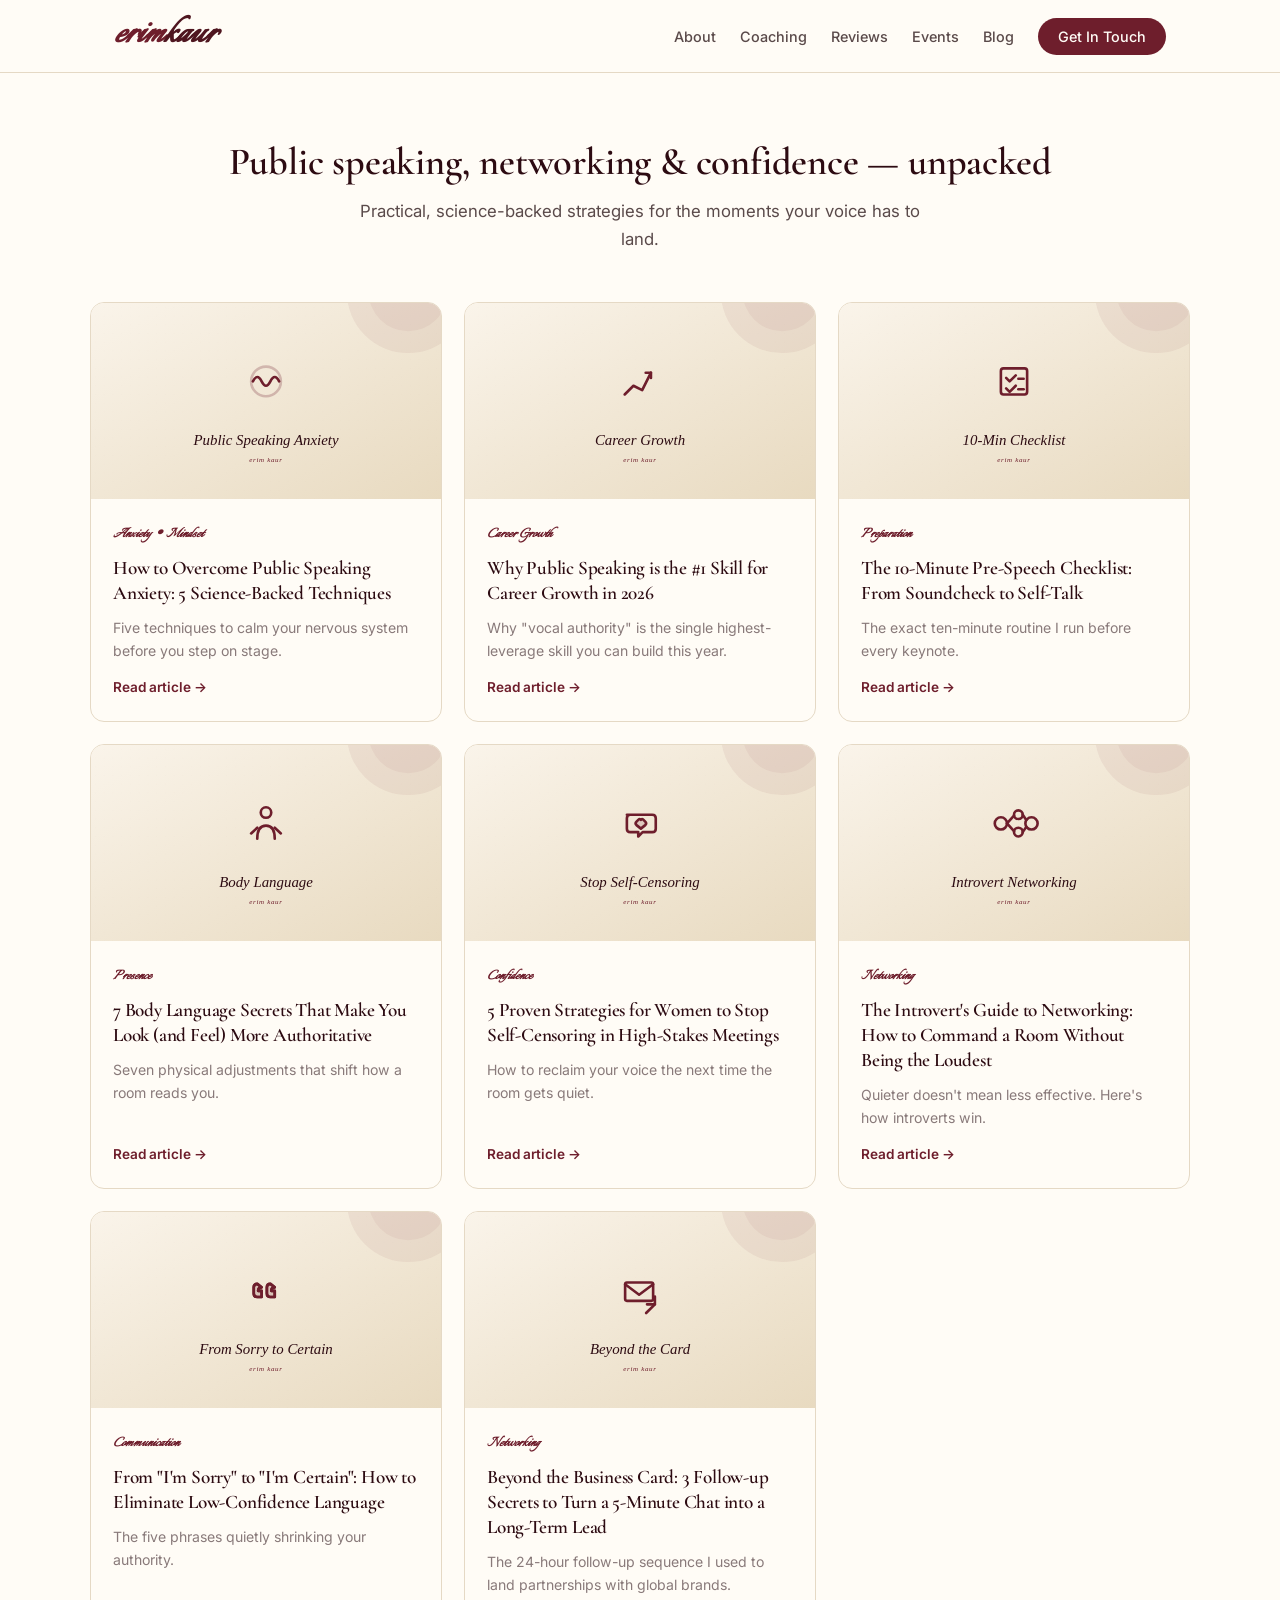
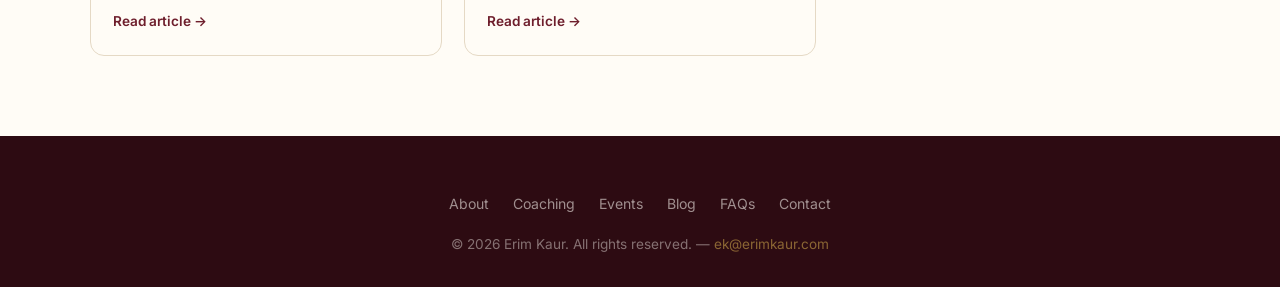
==== commit 204fd789: "v3 update Italianno font eBook download Events tab and copy refresh" ====
--- a/blog/index.html
+++ b/blog/index.html
@@ -5,8 +5,8 @@
     <meta name="viewport" content="width=device-width, initial-scale=1.0">
     <title>Blog — Erim Kaur, Public Speaking Coach</title>
     <meta name="description" content="Practical, science-backed articles on public speaking, networking, and professional confidence by Erim Kaur.">
-    <link rel="icon" type="image/svg+xml" href="data:image/svg+xml,%3Csvg xmlns='http://www.w3.org/2000/svg' viewBox='0 0 32 32'%3E%3Crect width='32' height='32' rx='6' fill='%23FAF4EA'/%3E%3Ctext x='16' y='24' text-anchor='middle' font-family='Brush Script MT, cursive' font-style='italic' font-size='22' font-weight='700' fill='%236E1E2C'%3Eek%3C/text%3E%3C/svg%3E">
-    <link href="https://fonts.googleapis.com/css2?family=Inter:wght@300;400;500;600;700&family=Cormorant+Garamond:ital,wght@0,400;0,500;0,600;0,700;1,400;1,600&family=Dancing+Script:wght@500;600;700&display=swap" rel="stylesheet">
+    <link rel="icon" type="image/png" href="[data-uri]">
+    <link href="https://fonts.googleapis.com/css2?family=Inter:wght@300;400;500;600;700&family=Cormorant+Garamond:ital,wght@0,400;0,500;0,600;0,700;1,400;1,600&family=Italianno&display=swap" rel="stylesheet">
     <link rel="stylesheet" href="../assets/style.css">
 </head>
 <body>
@@ -18,7 +18,7 @@
                 <li><a href="../#about">About</a></li>
                 <li><a href="../#coaching">Coaching</a></li>
                 <li><a href="../#reviews">Reviews</a></li>
-                <li><a href="../masterclass.html">Masterclass</a></li>
+                <li><a href="../masterclass.html">Events</a></li>
                 <li><a href="./">Blog</a></li>
                 <li><a href="../#contact" class="nav-cta">Get In Touch</a></li>
             </ul>
@@ -31,7 +31,7 @@
         <a href="../#about" onclick="toggleMenu()">About</a>
         <a href="../#coaching" onclick="toggleMenu()">Coaching</a>
         <a href="../#reviews" onclick="toggleMenu()">Reviews</a>
-        <a href="../masterclass.html">Masterclass</a>
+        <a href="../masterclass.html">Events</a>
         <a href="./">Blog</a>
         <a href="../#contact" onclick="toggleMenu()">Get In Touch</a>
     </div>
@@ -39,24 +39,23 @@
     <section style="padding-top:140px;">
         <div class="section-inner">
             <div class="section-header">
-                <span class="eyebrow">The Blog</span>
                 <h2>Public speaking, networking &amp; confidence — unpacked</h2>
                 <p>Practical, science-backed strategies for the moments your voice has to land.</p>
             </div>
 
             <div class="blog-grid">
                 <a href="overcome-public-speaking-anxiety.html" class="blog-card">
-                    <div class="card-thumb">Public Speaking</div>
+                    <div class="card-thumb" style="background-image: url('../images/blog-anxiety.svg'); background-size: cover; background-position: center;"></div>
                     <div class="card-body">
                         <span class="card-tag">Anxiety &middot; Mindset</span>
                         <h4>How to Overcome Public Speaking Anxiety: 5 Science-Backed Techniques</h4>
-                        <p>The five techniques I teach every coaching client to calm their nervous system before they step on stage.</p>
+                        <p>Five techniques to calm your nervous system before you step on stage.</p>
                         <span class="read-more">Read article &rarr;</span>
                     </div>
                 </a>
 
                 <a href="public-speaking-career-growth-2026.html" class="blog-card">
-                    <div class="card-thumb">Career</div>
+                    <div class="card-thumb" style="background-image: url('../images/blog-career.svg'); background-size: cover; background-position: center;"></div>
                     <div class="card-body">
                         <span class="card-tag">Career Growth</span>
                         <h4>Why Public Speaking is the #1 Skill for Career Growth in 2026</h4>
@@ -66,27 +65,27 @@
                 </a>
 
                 <a href="10-minute-pre-speech-checklist.html" class="blog-card">
-                    <div class="card-thumb">Checklist</div>
+                    <div class="card-thumb" style="background-image: url('../images/blog-checklist.svg'); background-size: cover; background-position: center;"></div>
                     <div class="card-body">
                         <span class="card-tag">Preparation</span>
                         <h4>The 10-Minute Pre-Speech Checklist: From Soundcheck to Self-Talk</h4>
-                        <p>The exact ten-minute routine I run before every keynote. Steal it.</p>
+                        <p>The exact ten-minute routine I run before every keynote.</p>
                         <span class="read-more">Read article &rarr;</span>
                     </div>
                 </a>
 
                 <a href="body-language-secrets.html" class="blog-card">
-                    <div class="card-thumb">Body Language</div>
+                    <div class="card-thumb" style="background-image: url('../images/blog-body.svg'); background-size: cover; background-position: center;"></div>
                     <div class="card-body">
                         <span class="card-tag">Presence</span>
                         <h4>7 Body Language Secrets That Make You Look (and Feel) More Authoritative</h4>
-                        <p>Seven small physical adjustments that shift how a room reads you in seconds.</p>
+                        <p>Seven physical adjustments that shift how a room reads you.</p>
                         <span class="read-more">Read article &rarr;</span>
                     </div>
                 </a>
 
                 <a href="women-stop-self-censoring.html" class="blog-card">
-                    <div class="card-thumb">Women in Leadership</div>
+                    <div class="card-thumb" style="background-image: url('../images/blog-leadership.svg'); background-size: cover; background-position: center;"></div>
                     <div class="card-body">
                         <span class="card-tag">Confidence</span>
                         <h4>5 Proven Strategies for Women to Stop Self-Censoring in High-Stakes Meetings</h4>
@@ -96,27 +95,27 @@
                 </a>
 
                 <a href="introvert-networking-guide.html" class="blog-card">
-                    <div class="card-thumb">Networking</div>
+                    <div class="card-thumb" style="background-image: url('../images/blog-networking.svg'); background-size: cover; background-position: center;"></div>
                     <div class="card-body">
                         <span class="card-tag">Networking</span>
                         <h4>The Introvert's Guide to Networking: How to Command a Room Without Being the Loudest</h4>
-                        <p>Quieter doesn't mean less effective. Here's how introverts win at networking.</p>
+                        <p>Quieter doesn't mean less effective. Here's how introverts win.</p>
                         <span class="read-more">Read article &rarr;</span>
                     </div>
                 </a>
 
                 <a href="from-sorry-to-certain.html" class="blog-card">
-                    <div class="card-thumb">Language</div>
+                    <div class="card-thumb" style="background-image: url('../images/blog-language.svg'); background-size: cover; background-position: center;"></div>
                     <div class="card-body">
                         <span class="card-tag">Communication</span>
                         <h4>From "I'm Sorry" to "I'm Certain": How to Eliminate Low-Confidence Language</h4>
-                        <p>The five phrases quietly shrinking your authority — and what to say instead.</p>
+                        <p>The five phrases quietly shrinking your authority.</p>
                         <span class="read-more">Read article &rarr;</span>
                     </div>
                 </a>
 
                 <a href="beyond-the-business-card.html" class="blog-card">
-                    <div class="card-thumb">Follow-up</div>
+                    <div class="card-thumb" style="background-image: url('../images/blog-followup.svg'); background-size: cover; background-position: center;"></div>
                     <div class="card-body">
                         <span class="card-tag">Networking</span>
                         <h4>Beyond the Business Card: 3 Follow-up Secrets to Turn a 5-Minute Chat into a Long-Term Lead</h4>
@@ -133,7 +132,7 @@
             <div class="footer-nav">
                 <a href="../#about">About</a>
                 <a href="../#coaching">Coaching</a>
-                <a href="../masterclass.html">Masterclass</a>
+                <a href="../masterclass.html">Events</a>
                 <a href="./">Blog</a>
                 <a href="../#faqs">FAQs</a>
                 <a href="../#contact">Contact</a>
--- a/assets/style.css
+++ b/assets/style.css
@@ -50,7 +50,7 @@
 
 /* === Heading font: italic script handwriting === */
 .script {
-    font-family: 'Dancing Script', 'Pinyon Script', cursive;
+    font-family: 'Italianno', 'Pinyon Script', cursive;
     font-style: italic;
     font-weight: 600;
 }
@@ -76,9 +76,9 @@
     height: 72px;
 }
 .logo {
-    font-family: 'Dancing Script', cursive;
+    font-family: 'Italianno', cursive;
     font-style: italic; font-weight: 700;
-    font-size: 2rem; color: var(--burgundy);
+    font-size: 2.6rem; color: var(--burgundy);
     text-decoration: none; letter-spacing: 0;
     line-height: 1;
 }
@@ -154,10 +154,11 @@
     line-height: 1.05; margin-bottom: 22px;
 }
 .hero h1 .accent {
-    font-family: 'Dancing Script', cursive;
-    font-style: italic; font-weight: 700;
+    font-family: 'Italianno', cursive;
+    font-style: italic; font-weight: 400;
     color: var(--burgundy);
-    font-size: 1.15em;
+    font-size: 1.6em;
+    line-height: 0.95;
 }
 .hero p.lead {
     font-size: 1.15rem; line-height: 1.7;
@@ -233,7 +234,7 @@
     color: var(--burgundy-deep);
 }
 .pitch-inner .pitch-eyebrow {
-    font-family: 'Dancing Script', cursive;
+    font-family: 'Italianno', cursive;
     font-style: italic; font-size: 1.1rem;
     color: var(--burgundy); margin-bottom: 4px;
 }
@@ -249,7 +250,7 @@
 .section-header { text-align: center; margin-bottom: 48px; }
 .section-header .eyebrow {
     display: inline-block;
-    font-family: 'Dancing Script', cursive;
+    font-family: 'Italianno', cursive;
     font-style: italic; font-weight: 600;
     font-size: 1.4rem; color: var(--burgundy);
     margin-bottom: 6px;
@@ -331,7 +332,7 @@
 }
 .logo-strip-inner { max-width: 1100px; margin: 0 auto; text-align: center; }
 .logo-strip h3 {
-    font-family: 'Dancing Script', cursive;
+    font-family: 'Italianno', cursive;
     font-style: italic; font-weight: 600;
     font-size: 1.4rem; color: var(--burgundy);
     margin-bottom: 28px;
@@ -353,8 +354,11 @@
 /* ===== AWARDS ===== */
 .awards-row {
     display: grid;
-    grid-template-columns: repeat(4, 1fr);
-    gap: 16px;
+    grid-template-columns: repeat(5, 1fr);
+    gap: 12px;
+}
+@media (max-width: 1100px) {
+    .awards-row { grid-template-columns: repeat(3, 1fr); }
 }
 .award-card {
     background: var(--ivory); border: 1px solid var(--border);
@@ -372,14 +376,21 @@
 
 /* ===== TESTIMONIALS ===== */
 .testimonials-grid {
-    display: grid; grid-template-columns: repeat(auto-fit, minmax(300px, 1fr));
-    gap: 22px;
+    display: grid; grid-template-columns: repeat(4, 1fr);
+    gap: 18px;
+}
+@media (max-width: 1100px) {
+    .testimonials-grid { grid-template-columns: repeat(2, 1fr); }
+}
+@media (max-width: 600px) {
+    .testimonials-grid { grid-template-columns: 1fr; }
 }
 .testimonial-card {
     background: var(--ivory); border: 1px solid var(--border);
-    border-radius: 14px; padding: 30px;
+    border-radius: 14px; padding: 26px 22px;
     position: relative;
 }
+.testimonial-card p { font-size: 0.92rem; }
 .testimonial-card::before {
     content: '\201C'; font-family: 'Cormorant Garamond', serif;
     font-size: 4.5rem; color: var(--burgundy); line-height: 1;
@@ -410,7 +421,7 @@
 /* ===== FAQ ===== */
 .faq-list { display: flex; flex-direction: column; gap: 10px; }
 .faq-group-title {
-    font-family: 'Dancing Script', cursive;
+    font-family: 'Italianno', cursive;
     font-style: italic; font-weight: 600;
     font-size: 1.4rem; color: var(--burgundy);
     margin: 28px 0 6px;
@@ -458,7 +469,7 @@
     transform: rotate(-3deg);
 }
 .ebook-cover .cover-eyebrow {
-    font-family: 'Dancing Script', cursive;
+    font-family: 'Italianno', cursive;
     font-style: italic; font-size: 1rem;
     color: var(--gold); margin-bottom: 14px;
 }
@@ -490,7 +501,7 @@
 }
 .press-item:hover { transform: translateY(-2px); box-shadow: 0 8px 20px rgba(110, 30, 44, 0.08); border-color: var(--burgundy); }
 .press-item .outlet {
-    font-family: 'Dancing Script', cursive;
+    font-family: 'Italianno', cursive;
     font-style: italic; font-weight: 600;
     font-size: 1.15rem; color: var(--burgundy); margin-bottom: 6px;
 }
@@ -516,13 +527,13 @@
     background: linear-gradient(135deg, var(--burgundy-deep) 0%, var(--burgundy) 100%);
     color: var(--cream-warm);
     display: flex; align-items: center; justify-content: center;
-    font-family: 'Dancing Script', cursive;
+    font-family: 'Italianno', cursive;
     font-style: italic; font-weight: 600;
     font-size: 1.3rem;
 }
 .blog-card .card-body { padding: 22px; flex: 1; display: flex; flex-direction: column; }
 .blog-card .card-tag {
-    font-family: 'Dancing Script', cursive;
+    font-family: 'Italianno', cursive;
     font-style: italic; font-weight: 600;
     font-size: 1rem; color: var(--burgundy); margin-bottom: 8px;
 }
@@ -612,7 +623,7 @@
     padding: 130px 24px 80px;
 }
 .article .article-eyebrow {
-    font-family: 'Dancing Script', cursive;
+    font-family: 'Italianno', cursive;
     font-style: italic; font-weight: 600;
     font-size: 1.3rem; color: var(--burgundy);
     margin-bottom: 14px; display: block;
@@ -671,7 +682,7 @@
 }
 .event-hero-inner { max-width: 760px; margin: 0 auto; position: relative; z-index: 1; }
 .event-eyebrow {
-    font-family: 'Dancing Script', cursive;
+    font-family: 'Italianno', cursive;
     font-style: italic; font-weight: 600;
     font-size: 1.3rem; color: var(--gold);
     margin-bottom: 10px;
@@ -682,7 +693,7 @@
     line-height: 1.1; margin-bottom: 18px;
 }
 .event-hero .host {
-    font-family: 'Dancing Script', cursive;
+    font-family: 'Italianno', cursive;
     font-style: italic; font-weight: 600;
     font-size: 1.5rem; color: var(--gold);
     margin-bottom: 28px;
@@ -702,7 +713,7 @@
     border-radius: 14px; padding: 18px 26px; min-width: 160px;
 }
 .event-detail .label {
-    font-family: 'Dancing Script', cursive;
+    font-family: 'Italianno', cursive;
     font-style: italic; font-size: 1rem;
     color: var(--gold); margin-bottom: 4px;
 }
@@ -715,7 +726,7 @@
     margin-bottom: 20px; text-align: center;
 }
 .event-content .phase-eyebrow {
-    font-family: 'Dancing Script', cursive;
+    font-family: 'Italianno', cursive;
     font-style: italic; font-weight: 600;
     font-size: 1.4rem; color: var(--burgundy);
     text-align: center; margin-bottom: 6px;
@@ -791,3 +802,70 @@
     .event-hero h1 { font-size: 2.2rem; }
     .awards-row { grid-template-columns: 1fr; }
 }
+
+/* ===== HERO ENQUIRY (form 1) ===== */
+.hero-enquiry {
+    display: flex; gap: 8px; flex-wrap: wrap;
+    margin-bottom: 8px; max-width: 540px;
+}
+.hero-enquiry input[type="email"] {
+    flex: 1; min-width: 220px;
+    padding: 13px 18px;
+    border: 1.5px solid var(--border);
+    border-radius: 100px;
+    font-family: inherit; font-size: 0.95rem;
+    background: var(--ivory);
+}
+.hero-enquiry input[type="email"]:focus {
+    outline: none; border-color: var(--burgundy);
+    box-shadow: 0 0 0 3px rgba(110, 30, 44, 0.12);
+}
+.hero-meta {
+    font-size: 0.8rem; color: var(--text-light);
+    margin-bottom: 24px;
+}
+
+/* ===== MID-PAGE ENQUIRY CARD (form 2) ===== */
+.midform-section {
+    padding: 60px 24px; background: var(--ivory);
+}
+.midform-card {
+    background: linear-gradient(135deg, var(--cream) 0%, var(--cream-warm) 100%);
+    border: 1px solid var(--border);
+    border-radius: 18px;
+    padding: 40px;
+    text-align: center;
+    max-width: 640px; margin: 0 auto;
+    box-shadow: 0 12px 36px rgba(110, 30, 44, 0.06);
+}
+.midform-card h3 {
+    font-family: 'Cormorant Garamond', serif;
+    font-size: 1.9rem; font-weight: 600;
+    color: var(--burgundy-deep);
+    margin-bottom: 8px;
+}
+.midform-card p {
+    color: var(--text-secondary);
+    margin-bottom: 24px;
+    font-size: 1rem;
+}
+.midform {
+    display: flex; gap: 8px; flex-wrap: wrap;
+    justify-content: center;
+}
+.midform input[type="email"] {
+    flex: 1; min-width: 220px;
+    padding: 13px 18px;
+    border: 1.5px solid var(--border);
+    border-radius: 100px;
+    font-family: inherit; font-size: 0.95rem;
+    background: var(--ivory);
+}
+.midform input[type="email"]:focus {
+    outline: none; border-color: var(--burgundy);
+}
+
+/* Blog thumb images: keep aspect-ratio when using background-image */
+.blog-card .card-thumb[style*="background-image"] {
+    color: transparent;
+}
